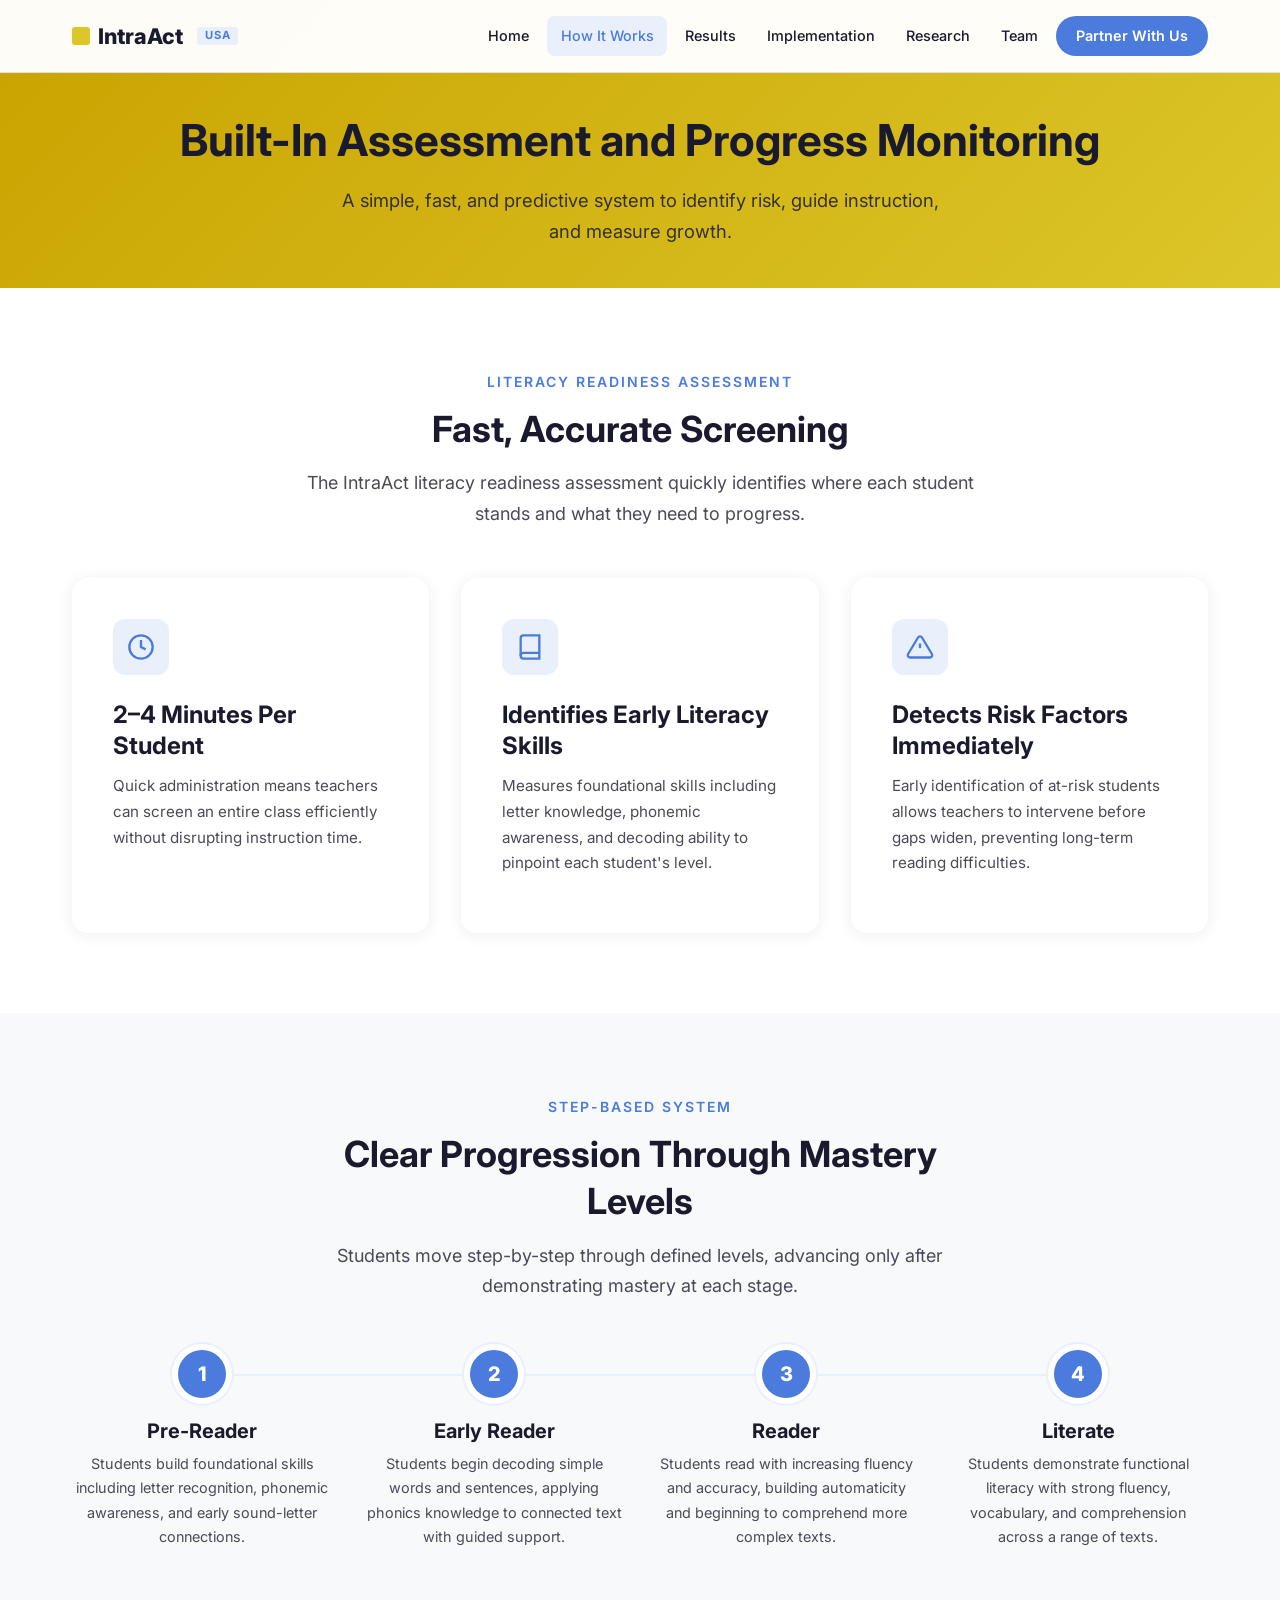
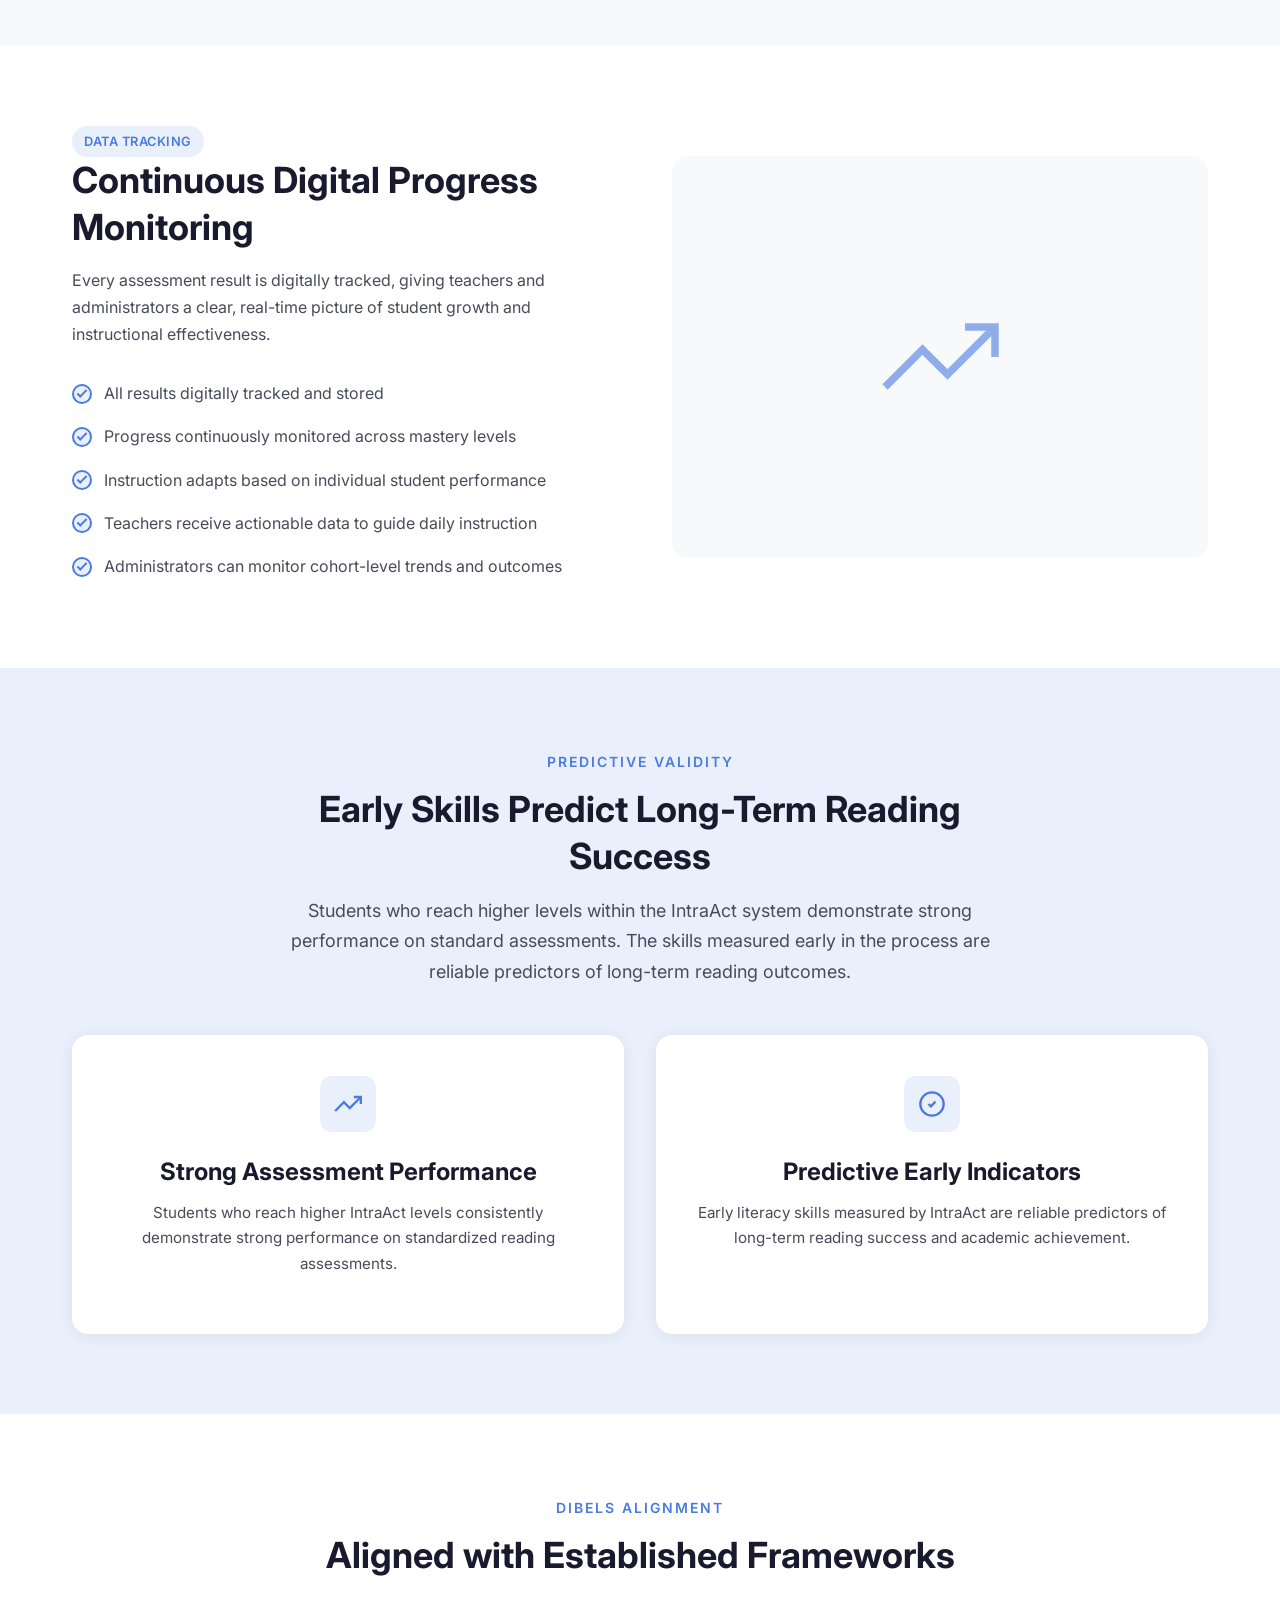
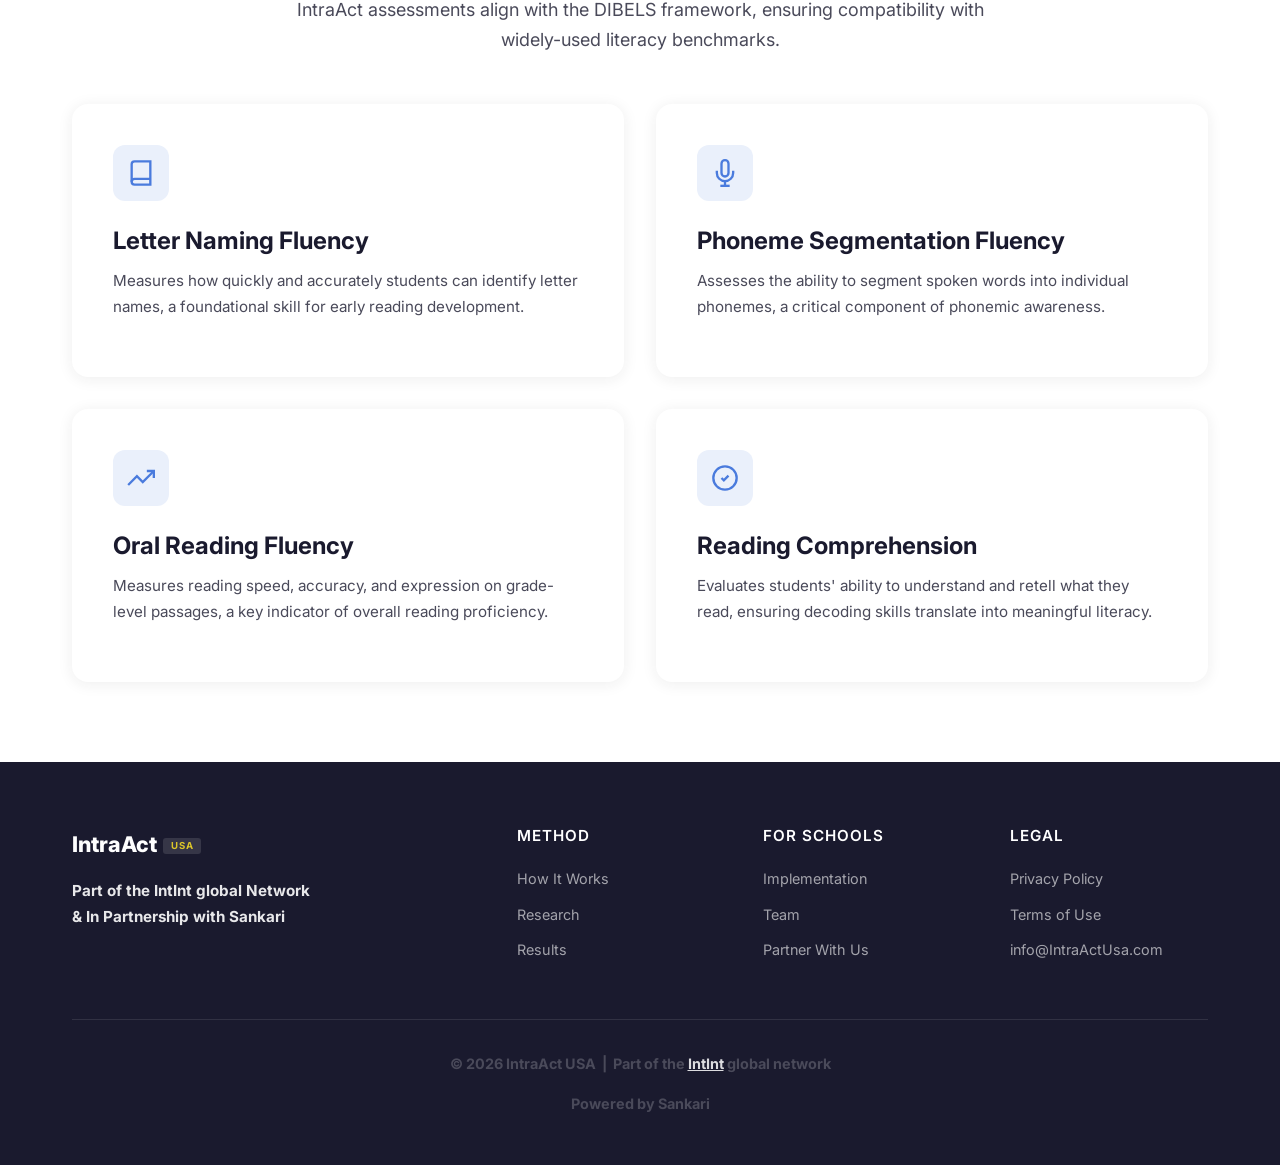
==== assessment.html @ 9f4a8187 "Revert body font to Inter (keep new color palette) Co-Authored-By: Claude Opus 4.7 (1M context) <nor" ====
<!DOCTYPE html>
<html lang="en">
<head>
  <meta charset="UTF-8">
  <meta name="viewport" content="width=device-width, initial-scale=1.0">
  <title>Assessment & Data — IntraAct</title>
  <meta name="description" content="A simple, fast, and predictive system to identify risk, guide instruction, and measure growth.">
  <link rel="icon" type="image/svg+xml" href="favicon.svg">
  <link rel="preconnect" href="https://fonts.googleapis.com">
  <link rel="preconnect" href="https://fonts.gstatic.com" crossorigin>
  <link href="https://fonts.googleapis.com/css2?family=Inter:wght@400;500;600;700;800&display=swap" rel="stylesheet">
  <link rel="stylesheet" href="css/style.css?v=21">
</head>
<body>

  <!-- Navigation -->
  <nav class="nav">
    <div class="nav__inner">
      <a href="index.html" class="nav__logo">IntraAct<span class="nav__logo-usa">USA</span></a>
      <ul class="nav__links" id="navLinks">
        <li><a href="index.html">Home</a></li>
        <li><a href="method.html" class="active">How It Works</a></li>
        <li><a href="results.html">Results</a></li>
        <li><a href="implementation.html">Implementation</a></li>
        <li><a href="research.html">Research</a></li>
        <li><a href="team.html">Team</a></li>
        <li><a href="contact.html" class="nav__cta">Partner With Us</a></li>
      </ul>
      <button class="nav__toggle" id="navToggle" aria-label="Toggle navigation">
        <span></span><span></span><span></span>
      </button>
    </div>
  </nav>

  <!-- Page Hero -->
  <section class="page-hero">
    <div class="container">
      <h1>Built-In Assessment and Progress Monitoring</h1>
      <p>A simple, fast, and predictive system to identify risk, guide instruction, and measure growth.</p>
    </div>
  </section>

  <!-- Literacy Readiness Assessment -->
  <section class="section">
    <div class="container">
      <div class="section-header animate">
        <span class="label">Literacy Readiness Assessment</span>
        <h2>Fast, Accurate Screening</h2>
        <p>The IntraAct literacy readiness assessment quickly identifies where each student stands and what they need to progress.</p>
      </div>
      <div class="grid grid--3">
        <div class="card animate delay-1">
          <div class="card__icon">
            <svg width="28" height="28" viewBox="0 0 24 24" fill="none" stroke="currentColor" stroke-width="2"><circle cx="12" cy="12" r="10"/><polyline points="12 6 12 12 16 14"/></svg>
          </div>
          <h3>2&ndash;4 Minutes Per Student</h3>
          <p>Quick administration means teachers can screen an entire class efficiently without disrupting instruction time.</p>
        </div>
        <div class="card animate delay-2">
          <div class="card__icon">
            <svg width="28" height="28" viewBox="0 0 24 24" fill="none" stroke="currentColor" stroke-width="2"><path d="M4 19.5A2.5 2.5 0 0 1 6.5 17H20"/><path d="M6.5 2H20v20H6.5A2.5 2.5 0 0 1 4 19.5v-15A2.5 2.5 0 0 1 6.5 2z"/></svg>
          </div>
          <h3>Identifies Early Literacy Skills</h3>
          <p>Measures foundational skills including letter knowledge, phonemic awareness, and decoding ability to pinpoint each student's level.</p>
        </div>
        <div class="card animate delay-3">
          <div class="card__icon">
            <svg width="28" height="28" viewBox="0 0 24 24" fill="none" stroke="currentColor" stroke-width="2"><path d="M10.29 3.86L1.82 18a2 2 0 0 0 1.71 3h16.94a2 2 0 0 0 1.71-3L13.71 3.86a2 2 0 0 0-3.42 0z"/><line x1="12" y1="9" x2="12" y2="13"/><line x1="12" y1="17" x2="12.01" y2="17"/></svg>
          </div>
          <h3>Detects Risk Factors Immediately</h3>
          <p>Early identification of at-risk students allows teachers to intervene before gaps widen, preventing long-term reading difficulties.</p>
        </div>
      </div>
    </div>
  </section>

  <!-- Step-Based System -->
  <section class="section section--alt">
    <div class="container">
      <div class="section-header animate">
        <span class="label">Step-Based System</span>
        <h2>Clear Progression Through Mastery Levels</h2>
        <p>Students move step-by-step through defined levels, advancing only after demonstrating mastery at each stage.</p>
      </div>
      <div class="steps">
        <div class="step animate delay-1">
          <div class="step__number">1</div>
          <h4>Pre-Reader</h4>
          <p>Students build foundational skills including letter recognition, phonemic awareness, and early sound-letter connections.</p>
        </div>
        <div class="step animate delay-2">
          <div class="step__number">2</div>
          <h4>Early Reader</h4>
          <p>Students begin decoding simple words and sentences, applying phonics knowledge to connected text with guided support.</p>
        </div>
        <div class="step animate delay-3">
          <div class="step__number">3</div>
          <h4>Reader</h4>
          <p>Students read with increasing fluency and accuracy, building automaticity and beginning to comprehend more complex texts.</p>
        </div>
        <div class="step animate delay-4">
          <div class="step__number">4</div>
          <h4>Literate</h4>
          <p>Students demonstrate functional literacy with strong fluency, vocabulary, and comprehension across a range of texts.</p>
        </div>
      </div>
    </div>
  </section>

  <!-- Data Tracking -->
  <section class="section">
    <div class="container">
      <div class="feature animate">
        <div class="feature__content">
          <span class="badge">Data Tracking</span>
          <h2>Continuous Digital Progress Monitoring</h2>
          <p>Every assessment result is digitally tracked, giving teachers and administrators a clear, real-time picture of student growth and instructional effectiveness.</p>
          <ul class="check-list">
            <li>All results digitally tracked and stored</li>
            <li>Progress continuously monitored across mastery levels</li>
            <li>Instruction adapts based on individual student performance</li>
            <li>Teachers receive actionable data to guide daily instruction</li>
            <li>Administrators can monitor cohort-level trends and outcomes</li>
          </ul>
        </div>
        <div class="feature__image">
          <div style="background: var(--bg-alt); border-radius: var(--radius-lg); padding: 3rem; display: flex; align-items: center; justify-content: center; height: 100%;">
            <svg width="120" height="120" viewBox="0 0 24 24" fill="none" stroke="var(--accent)" stroke-width="1.5" opacity="0.6"><polyline points="23 6 13.5 15.5 8.5 10.5 1 18"/><polyline points="17 6 23 6 23 12"/></svg>
          </div>
        </div>
      </div>
    </div>
  </section>

  <!-- Predictive Validity -->
  <section class="section section--blue">
    <div class="container">
      <div class="section-header animate">
        <span class="label">Predictive Validity</span>
        <h2>Early Skills Predict Long-Term Reading Success</h2>
        <p>Students who reach higher levels within the IntraAct system demonstrate strong performance on standard assessments. The skills measured early in the process are reliable predictors of long-term reading outcomes.</p>
      </div>
      <div class="grid grid--2">
        <div class="card animate delay-1" style="text-align: center;">
          <div class="card__icon" style="margin: 0 auto 1.5rem;">
            <svg width="28" height="28" viewBox="0 0 24 24" fill="none" stroke="currentColor" stroke-width="2"><polyline points="23 6 13.5 15.5 8.5 10.5 1 18"/><polyline points="17 6 23 6 23 12"/></svg>
          </div>
          <h3>Strong Assessment Performance</h3>
          <p>Students who reach higher IntraAct levels consistently demonstrate strong performance on standardized reading assessments.</p>
        </div>
        <div class="card animate delay-2" style="text-align: center;">
          <div class="card__icon" style="margin: 0 auto 1.5rem;">
            <svg width="28" height="28" viewBox="0 0 24 24" fill="none" stroke="currentColor" stroke-width="2"><circle cx="12" cy="12" r="10"/><path d="m9 12 2 2 4-4"/></svg>
          </div>
          <h3>Predictive Early Indicators</h3>
          <p>Early literacy skills measured by IntraAct are reliable predictors of long-term reading success and academic achievement.</p>
        </div>
      </div>
    </div>
  </section>

  <!-- DIBELS Alignment -->
  <section class="section">
    <div class="container">
      <div class="section-header animate">
        <span class="label">DIBELS Alignment</span>
        <h2>Aligned with Established Frameworks</h2>
        <p>IntraAct assessments align with the DIBELS framework, ensuring compatibility with widely-used literacy benchmarks.</p>
      </div>
      <div class="grid grid--2">
        <div class="card animate delay-1">
          <div class="card__icon">
            <svg width="28" height="28" viewBox="0 0 24 24" fill="none" stroke="currentColor" stroke-width="2"><path d="M4 19.5A2.5 2.5 0 0 1 6.5 17H20"/><path d="M6.5 2H20v20H6.5A2.5 2.5 0 0 1 4 19.5v-15A2.5 2.5 0 0 1 6.5 2z"/></svg>
          </div>
          <h3>Letter Naming Fluency</h3>
          <p>Measures how quickly and accurately students can identify letter names, a foundational skill for early reading development.</p>
        </div>
        <div class="card animate delay-2">
          <div class="card__icon">
            <svg width="28" height="28" viewBox="0 0 24 24" fill="none" stroke="currentColor" stroke-width="2"><path d="M12 1a3 3 0 0 0-3 3v8a3 3 0 0 0 6 0V4a3 3 0 0 0-3-3z"/><path d="M19 10v2a7 7 0 0 1-14 0v-2"/><line x1="12" y1="19" x2="12" y2="23"/><line x1="8" y1="23" x2="16" y2="23"/></svg>
          </div>
          <h3>Phoneme Segmentation Fluency</h3>
          <p>Assesses the ability to segment spoken words into individual phonemes, a critical component of phonemic awareness.</p>
        </div>
        <div class="card animate delay-3">
          <div class="card__icon">
            <svg width="28" height="28" viewBox="0 0 24 24" fill="none" stroke="currentColor" stroke-width="2"><polyline points="23 6 13.5 15.5 8.5 10.5 1 18"/><polyline points="17 6 23 6 23 12"/></svg>
          </div>
          <h3>Oral Reading Fluency</h3>
          <p>Measures reading speed, accuracy, and expression on grade-level passages, a key indicator of overall reading proficiency.</p>
        </div>
        <div class="card animate delay-4">
          <div class="card__icon">
            <svg width="28" height="28" viewBox="0 0 24 24" fill="none" stroke="currentColor" stroke-width="2"><circle cx="12" cy="12" r="10"/><path d="m9 12 2 2 4-4"/></svg>
          </div>
          <h3>Reading Comprehension</h3>
          <p>Evaluates students' ability to understand and retell what they read, ensuring decoding skills translate into meaningful literacy.</p>
        </div>
      </div>
    </div>
  </section>

  <!-- Footer -->
  <footer class="footer">
    <div class="container">
      <div class="footer__grid">
        <div>
          <div class="footer__brand">IntraAct<span class="nav__logo-usa" style="font-size:0.6rem;">USA</span></div>
          <p class="footer__desc"><span>Part of the IntInt global Network</span><span>&amp; In Partnership with Sankari</span></p>
        </div>
        <div>
          <h4>Method</h4>
          <ul>
            <li><a href="method.html">How It Works</a></li>
            <li><a href="research.html">Research</a></li>
            <li><a href="results.html">Results</a></li>
          </ul>
        </div>
        <div>
          <h4>For Schools</h4>
          <ul>
            <li><a href="implementation.html">Implementation</a></li>
            <li><a href="team.html">Team</a></li>
            <li><a href="contact.html">Partner With Us</a></li>
          </ul>
        </div>
        <div>
          <h4>Legal</h4>
          <ul>
            <li><a href="privacy.html">Privacy Policy</a></li>
            <li><a href="terms.html">Terms of Use</a></li>
            <li><a href="mailto:info@IntraActUsa.com">info@IntraActUsa.com</a></li>
          </ul>
        </div>
      </div>
      <div class="footer__bottom">
        <p>&copy; 2026 IntraAct USA &nbsp;|&nbsp; Part of the <a href="https://www.intint.org">IntInt</a> global network</p>
        <p style="margin-top:0.5rem;">Powered by Sankari</p>
      </div>
    </div>
  </footer>

  <script>
    document.getElementById('navToggle').addEventListener('click', function() {
      document.getElementById('navLinks').classList.toggle('active');
    });
    const observer = new IntersectionObserver((entries) => {
      entries.forEach(entry => { if (entry.isIntersecting) entry.target.classList.add('visible'); });
    }, { threshold: 0.1, rootMargin: '0px 0px -50px 0px' });
    document.querySelectorAll('.animate').forEach(el => observer.observe(el));
  </script>
</body>
</html>
---- css/style.css ----
/* === RESET & BASE === */
*, *::before, *::after {
  margin: 0;
  padding: 0;
  box-sizing: border-box;
}

:root {
  --primary: #DCC629;
  --primary-light: #E5D147;
  --primary-dark: #1A1A2E;
  --accent: #4A7BDD;
  --accent-light: #EAF0FB;
  --accent-warm: #DC4515;
  --text: #1A1A2E;
  --text-light: #4A4A5A;
  --bg: #FFFFFF;
  --bg-light: #F8F9FA;
  --bg-blue: #EAF0FB;
  --border: #DEE2E6;
  --success: #27AE60;
  --white: #FFFFFF;
  --shadow: 0 2px 15px rgba(43,41,38,0.08);
  --shadow-lg: 0 10px 40px rgba(43,41,38,0.12);
  --radius: 8px;
  --radius-lg: 16px;
  --transition: all 0.3s ease;
  --max-width: 1200px;
}

html {
  scroll-behavior: smooth;
  font-size: 16px;
}

body {
  font-family: 'Inter', -apple-system, BlinkMacSystemFont, 'Segoe UI', Roboto, sans-serif;
  color: var(--text);
  background: var(--bg);
  line-height: 1.7;
  -webkit-font-smoothing: antialiased;
}

a {
  color: var(--accent);
  text-decoration: none;
  transition: var(--transition);
}

a:hover {
  color: #2E5A85;
}

img {
  max-width: 100%;
  height: auto;
  display: block;
}

h1, h2, h3, h4, h5 {
  color: var(--primary-dark);
  line-height: 1.3;
  font-weight: 700;
}

h1 { font-size: 3rem; }
h2 { font-size: 2.25rem; }
h3 { font-size: 1.5rem; }
h4 { font-size: 1.25rem; }

p {
  margin-bottom: 1rem;
  color: var(--text-light);
}

/* === LAYOUT === */
.container {
  max-width: var(--max-width);
  margin: 0 auto;
  padding: 0 2rem;
}

.section {
  padding: 5rem 0;
}

.section--alt {
  background: var(--bg-light);
}

.section--blue {
  background: var(--bg-blue);
}

.section--dark {
  background: var(--primary-dark);
  color: var(--white);
}

.section--dark h2,
.section--dark h3,
.section--dark h4 {
  color: var(--white);
}

.section--dark p {
  color: rgba(255,255,255,0.85);
}

.section-header {
  text-align: center;
  max-width: 700px;
  margin: 0 auto 3rem;
}

.section-header .label {
  display: inline-block;
  color: var(--accent);
  font-weight: 600;
  font-size: 0.875rem;
  text-transform: uppercase;
  letter-spacing: 2px;
  margin-bottom: 0.75rem;
}

.section-header h2 {
  margin-bottom: 1rem;
}

.section-header p {
  font-size: 1.125rem;
}

/* === NAVIGATION === */
.nav {
  position: fixed;
  top: 0;
  left: 0;
  right: 0;
  z-index: 1000;
  background: rgba(255,255,255,0.97);
  backdrop-filter: blur(10px);
  border-bottom: 1px solid var(--border);
  transition: var(--transition);
}

.nav__inner {
  display: flex;
  align-items: center;
  justify-content: space-between;
  max-width: var(--max-width);
  margin: 0 auto;
  padding: 0 2rem;
  height: 72px;
}

.nav__logo {
  display: flex;
  align-items: center;
  gap: 0.5rem;
  font-size: 1.35rem;
  font-weight: 800;
  color: var(--primary-dark);
  text-decoration: none;
}

.nav__logo::before {
  content: '';
  display: inline-block;
  width: 18px;
  height: 18px;
  background: var(--primary);
  border-radius: 3px;
  flex-shrink: 0;
}

.nav__logo-usa {
  display: inline-flex;
  align-items: center;
  font-size: 0.7rem;
  font-weight: 700;
  color: var(--accent);
  letter-spacing: 1px;
  margin-left: 0.4rem;
  padding: 0.2rem 0.45rem;
  background: var(--accent-light);
  border-radius: 3px;
  line-height: 1;
  vertical-align: middle;
}

.footer__brand .nav__logo-usa {
  color: var(--primary);
  background: rgba(255,255,255,0.12);
}

.nav__links {
  display: flex;
  align-items: center;
  gap: 0.25rem;
  list-style: none;
}

.nav__links a {
  display: block;
  padding: 0.5rem 0.85rem;
  color: var(--text);
  font-size: 0.9rem;
  font-weight: 500;
  border-radius: var(--radius);
  transition: var(--transition);
}

.nav__links a:hover,
.nav__links a.active {
  color: var(--accent);
  background: var(--accent-light);
}

.nav__cta {
  background: var(--accent) !important;
  color: var(--white) !important;
  padding: 0.5rem 1.25rem !important;
  border-radius: 50px !important;
  font-weight: 600 !important;
}

.nav__cta:hover {
  background: var(--primary-light) !important;
}

.nav__toggle {
  display: none;
  background: none;
  border: none;
  cursor: pointer;
  padding: 0.5rem;
}

.nav__toggle span {
  display: block;
  width: 24px;
  height: 2px;
  background: var(--text);
  margin: 6px 0;
  transition: var(--transition);
}

/* === HERO === */
.hero {
  padding: 8rem 0 3.5rem;
  background: linear-gradient(135deg, #C9A300 0%, var(--primary) 50%, var(--primary-light) 100%);
  color: var(--white);
  position: relative;
  overflow: hidden;
}

.hero::before {
  content: '';
  position: absolute;
  top: -50%;
  right: -20%;
  width: 80%;
  height: 200%;
  background: radial-gradient(ellipse, rgba(255,220,100,0.2) 0%, transparent 70%);
  pointer-events: none;
}

.hero::after {
  display: none;
}

.hero .container {
  position: relative;
  z-index: 1;
}

.hero__content {
  max-width: 680px;
}

.hero__wordmark {
  font-size: 3.5rem;
  font-weight: 800;
  letter-spacing: -1px;
  color: var(--primary-dark);
  line-height: 1;
  margin-bottom: 1.25rem;
  display: inline-flex;
  align-items: center;
  gap: 0.6rem;
}

.hero__wordmark-usa {
  font-size: 1.1rem;
  font-weight: 700;
  letter-spacing: 2px;
  color: var(--accent);
  background: rgba(255,255,255,0.85);
  padding: 0.35rem 0.65rem;
  border-radius: 4px;
  line-height: 1;
  align-self: center;
}

.hero__label {
  display: inline-flex;
  align-items: center;
  gap: 0.5rem;
  background: rgba(0,0,0,0.08);
  border: 1px solid rgba(0,0,0,0.12);
  padding: 0.4rem 1rem;
  border-radius: 50px;
  font-size: 0.85rem;
  font-weight: 500;
  margin-bottom: 1.5rem;
  color: var(--primary-dark);
}

.hero h1 {
  color: var(--primary-dark);
  font-size: 3.25rem;
  line-height: 1.2;
  margin-bottom: 1.25rem;
}

.hero p {
  color: var(--primary-dark);
  font-size: 1.2rem;
  line-height: 1.7;
  margin-bottom: 2rem;
  max-width: 560px;
  opacity: 0.85;
}

.hero__actions {
  display: flex;
  gap: 1rem;
  flex-wrap: wrap;
}

.hero__stats {
  display: flex;
  gap: 3rem;
  margin-top: 4rem;
  padding-top: 2.5rem;
  border-top: 1px solid rgba(0,0,0,0.1);
}

.hero__stat h3 {
  color: var(--primary-dark);
  font-size: 2.25rem;
  font-weight: 800;
}

.hero__stat p {
  font-size: 0.9rem;
  color: var(--primary-dark);
  opacity: 0.7;
  margin: 0;
}

/* === PAGE HERO (for inner pages) === */
.page-hero {
  padding: 7rem 0 2.5rem;
  background: linear-gradient(135deg, #C9A300 0%, var(--primary) 100%);
  color: var(--white);
  text-align: center;
}

.page-hero h1 {
  color: var(--primary-dark);
  font-size: 2.75rem;
  margin-bottom: 1rem;
}

.page-hero p {
  color: var(--primary-dark);
  opacity: 0.85;
  font-size: 1.15rem;
  max-width: 600px;
  margin: 0 auto;
}

/* === BUTTONS === */
.btn {
  display: inline-flex;
  align-items: center;
  gap: 0.5rem;
  padding: 0.85rem 1.75rem;
  font-size: 0.95rem;
  font-weight: 600;
  border-radius: 50px;
  border: none;
  cursor: pointer;
  transition: var(--transition);
  text-decoration: none;
  line-height: 1;
}

.btn--primary {
  background: var(--accent);
  color: var(--white);
}

.btn--primary:hover {
  background: #2E5A85;
  color: var(--white);
  transform: translateY(-2px);
  box-shadow: 0 4px 20px rgba(61,111,160,0.4);
}

.btn--secondary {
  background: rgba(0,0,0,0.08);
  color: var(--primary-dark);
  border: 1px solid rgba(0,0,0,0.15);
}

.btn--secondary:hover {
  background: rgba(0,0,0,0.15);
  color: var(--primary-dark);
}

.btn--outline {
  background: transparent;
  color: var(--accent);
  border: 2px solid var(--accent);
}

.btn--outline:hover {
  background: var(--accent);
  color: var(--white);
  transform: translateY(-2px);
}

.btn--white {
  background: var(--white);
  color: var(--primary);
}

.btn--white:hover {
  background: var(--accent-light);
  transform: translateY(-2px);
}

.btn--lg {
  padding: 1rem 2.25rem;
  font-size: 1.05rem;
}

/* === CARDS === */
.grid {
  display: grid;
  gap: 2rem;
}

.grid--2 { grid-template-columns: repeat(2, 1fr); }
.grid--3 { grid-template-columns: repeat(3, 1fr); }
.grid--4 { grid-template-columns: repeat(4, 1fr); }

.card {
  background: var(--white);
  border-radius: var(--radius-lg);
  padding: 2.5rem;
  box-shadow: var(--shadow);
  transition: var(--transition);
  border: 1px solid transparent;
}

.card:hover {
  transform: translateY(-4px);
  box-shadow: var(--shadow-lg);
  border-color: var(--accent-light);
}

.card__icon {
  width: 56px;
  height: 56px;
  background: var(--accent-light);
  border-radius: 12px;
  display: flex;
  align-items: center;
  justify-content: center;
  margin-bottom: 1.5rem;
  font-size: 1.5rem;
  color: var(--accent);
}

.card__number {
  width: 48px;
  height: 48px;
  background: var(--accent);
  color: var(--white);
  border-radius: 50%;
  display: flex;
  align-items: center;
  justify-content: center;
  font-weight: 800;
  font-size: 1.25rem;
  margin-bottom: 1.25rem;
}

.card h3 {
  margin-bottom: 0.75rem;
}

.card p {
  font-size: 0.95rem;
}

/* === FEATURE SECTIONS === */
.feature {
  display: grid;
  grid-template-columns: 1fr 1fr;
  gap: 4rem;
  align-items: center;
}

.feature--reverse {
  direction: rtl;
}

.feature--reverse > * {
  direction: ltr;
}

.feature__content h2 {
  margin-bottom: 1rem;
}

.feature__content p {
  margin-bottom: 1.5rem;
}

.feature__image {
  border-radius: var(--radius-lg);
  overflow: hidden;
  background: var(--bg-light);
  aspect-ratio: 4/3;
  display: flex;
  align-items: center;
  justify-content: center;
}

.feature__image-placeholder {
  width: 100%;
  height: 100%;
  background: linear-gradient(135deg, var(--accent-light) 0%, var(--bg-light) 100%);
  display: flex;
  align-items: center;
  justify-content: center;
  font-size: 3rem;
  color: var(--accent);
  border-radius: var(--radius-lg);
}

/* === STATS BAR === */
.stats-bar {
  display: grid;
  grid-template-columns: repeat(auto-fit, minmax(200px, 1fr));
  gap: 2rem;
  text-align: center;
}

.stats-bar__item h3 {
  font-size: 2.5rem;
  color: var(--accent);
  margin-bottom: 0.5rem;
  white-space: nowrap;
}

.stats-bar__item p {
  font-size: 0.9rem;
  font-weight: 500;
}

/* === TESTIMONIAL === */
.testimonial {
  background: var(--white);
  border-radius: var(--radius-lg);
  padding: 3rem;
  box-shadow: var(--shadow);
  position: relative;
}

.testimonial::before {
  content: '\201C';
  font-size: 5rem;
  color: var(--accent-light);
  position: absolute;
  top: 1rem;
  left: 2rem;
  line-height: 1;
  font-family: Georgia, serif;
}

.testimonial__text {
  font-size: 1.15rem;
  font-style: italic;
  color: var(--text);
  margin-bottom: 1.5rem;
  position: relative;
  z-index: 1;
}

.testimonial__author {
  font-weight: 600;
  color: var(--primary-dark);
}

.testimonial__role {
  font-size: 0.875rem;
  color: var(--text-light);
}

/* === STEPS / TIMELINE === */
.steps {
  display: grid;
  grid-template-columns: repeat(4, 1fr);
  gap: 2rem;
  position: relative;
}

.steps::before {
  content: '';
  position: absolute;
  top: 24px;
  left: 10%;
  right: 10%;
  height: 2px;
  background: var(--accent-light);
  z-index: 0;
}

.step {
  text-align: center;
  position: relative;
  z-index: 1;
}

.step__number {
  width: 48px;
  height: 48px;
  background: var(--accent);
  color: var(--white);
  border-radius: 50%;
  display: flex;
  align-items: center;
  justify-content: center;
  font-weight: 800;
  font-size: 1.25rem;
  margin: 0 auto 1.25rem;
  box-shadow: 0 0 0 6px var(--white), 0 0 0 8px var(--accent-light);
}

.step h4 {
  margin-bottom: 0.5rem;
}

.step p {
  font-size: 0.9rem;
}

/* === LIST ITEMS === */
.check-list {
  list-style: none;
  padding: 0;
}

.check-list li {
  padding: 0.5rem 0 0.5rem 2rem;
  position: relative;
  color: var(--text-light);
}

.check-list li::before {
  content: '';
  position: absolute;
  left: 0;
  top: 50%;
  transform: translateY(-50%);
  width: 20px;
  height: 20px;
  background: var(--accent-light);
  border-radius: 50%;
  border: 2px solid var(--accent);
  box-sizing: border-box;
}

.check-list li::after {
  content: '';
  position: absolute;
  left: 5px;
  top: 50%;
  width: 10px;
  height: 5px;
  border-left: 2px solid var(--accent);
  border-bottom: 2px solid var(--accent);
  transform: translateY(-80%) rotate(-45deg);
}

/* === TEAM === */
.team-card {
  text-align: center;
  background: var(--white);
  border-radius: var(--radius-lg);
  padding: 2.5rem 2rem;
  box-shadow: var(--shadow);
  transition: var(--transition);
}

.team-card:hover {
  transform: translateY(-4px);
  box-shadow: var(--shadow-lg);
}

.team-card__avatar {
  width: 100px;
  height: 100px;
  border-radius: 50%;
  background: linear-gradient(135deg, var(--accent-light), var(--bg-light));
  margin: 0 auto 1.25rem;
  display: flex;
  align-items: center;
  justify-content: center;
  font-size: 2.5rem;
  color: var(--accent);
  font-weight: 700;
  border: 3px solid var(--accent-light);
}

.team-card__photo {
  width: 140px;
  height: 140px;
  min-width: 140px;
  min-height: 140px;
  border-radius: 50%;
  object-fit: cover;
  object-position: center top;
  margin: 0 auto 1.25rem;
  border: 3px solid var(--accent-light);
  display: block;
}

.team-card h3 {
  margin-bottom: 0.25rem;
  font-size: 1.2rem;
}

.team-card .role {
  color: var(--accent);
  font-weight: 500;
  font-size: 0.9rem;
  margin-bottom: 0.75rem;
}

.team-card p {
  font-size: 0.9rem;
}

/* === CTA SECTION === */
.cta {
  text-align: center;
  padding: 5rem 0;
  background: linear-gradient(135deg, #C9A300, var(--primary));
  color: var(--white);
}

.cta h2 {
  color: var(--primary-dark);
  margin-bottom: 1rem;
}

.cta p {
  color: var(--primary-dark);
  opacity: 0.85;
  font-size: 1.15rem;
  max-width: 560px;
  margin: 0 auto 2rem;
}

.cta__actions {
  display: flex;
  gap: 1rem;
  justify-content: center;
  flex-wrap: wrap;
}

/* === FOOTER === */
.footer {
  background: var(--primary-dark);
  color: rgba(255,255,255,0.7);
  padding: 4rem 0 2rem;
}

.footer__grid {
  display: grid;
  grid-template-columns: 2fr 1fr 1fr 1fr;
  gap: 3rem;
  margin-bottom: 3rem;
}

.footer__brand {
  font-size: 1.35rem;
  font-weight: 800;
  color: var(--white);
  margin-bottom: 1rem;
}

.footer__brand span {
  color: var(--primary-light);
}

.footer__desc {
  font-size: 0.95rem;
  line-height: 1.7;
  color: rgba(255,255,255,0.9);
  font-weight: 700;
  margin: 0;
}

.footer__desc span {
  display: block;
}

.footer h4 {
  color: var(--white);
  font-size: 0.95rem;
  font-weight: 600;
  margin-bottom: 1.25rem;
  text-transform: uppercase;
  letter-spacing: 1px;
}

.footer ul {
  list-style: none;
  padding: 0;
}

.footer ul li {
  margin-bottom: 0.5rem;
}

.footer ul a {
  color: rgba(255,255,255,0.6);
  font-size: 0.9rem;
  transition: var(--transition);
}

.footer ul a:hover {
  color: var(--white);
}

.footer__bottom {
  border-top: 1px solid rgba(255,255,255,0.1);
  padding-top: 2rem;
  text-align: center;
  font-size: 0.9rem;
  font-weight: 700;
  color: rgba(255,255,255,0.85);
}

.footer__bottom a {
  color: rgba(255,255,255,0.85);
  text-decoration: underline;
}

/* === HERO BACKGROUND WORLD MAP (seamless scroll, like intint.org) === */
.hero__map {
  position: absolute;
  inset: 0;
  overflow: hidden;
  z-index: 0;
  pointer-events: none;
}

.hero__map-track {
  position: absolute;
  top: 0;
  left: 0;
  height: 100%;
  display: flex;
  animation: heroMapScroll 90s linear infinite;
  will-change: transform;
}

.hero__map-img {
  height: 100%;
  width: auto;
  max-width: none;
  flex-shrink: 0;
  opacity: 0.55;
  filter: blur(2px);
  display: block;
}

/* Translate by exactly one image width so the second copy lines up seamlessly with the first, then loop */
@keyframes heroMapScroll {
  from { transform: translate3d(0, 0, 0); }
  to   { transform: translate3d(-50%, 0, 0); }
}

/* Keep hero content above the map */
.hero .container { position: relative; z-index: 1; }

/* Keep IntraAct USA + Evidence-Based Literacy System pill vertically aligned on one line */
.hero__top-row {
  display: flex;
  align-items: center;
  gap: 1.25rem;
  flex-wrap: wrap;
  margin-bottom: 1.5rem;
}

.hero__top-row .hero__wordmark,
.hero__top-row .hero__label {
  margin-bottom: 0;
}

/* === FORM === */
.form {
  display: grid;
  gap: 1.25rem;
}

.form__group {
  display: flex;
  flex-direction: column;
  gap: 0.4rem;
}

.form__row {
  display: grid;
  grid-template-columns: 1fr 1fr;
  gap: 1.25rem;
}

.form label {
  font-weight: 500;
  font-size: 0.9rem;
  color: var(--text);
}

.form input,
.form select,
.form textarea {
  padding: 0.75rem 1rem;
  border: 1px solid var(--border);
  border-radius: var(--radius);
  font-size: 0.95rem;
  font-family: inherit;
  transition: var(--transition);
  background: var(--white);
}

.form input:focus,
.form select:focus,
.form textarea:focus {
  outline: none;
  border-color: var(--accent);
  box-shadow: 0 0 0 3px rgba(46,134,193,0.15);
}

.form textarea {
  resize: vertical;
  min-height: 120px;
}

/* === CONTACT CARDS === */
.contact-card {
  background: var(--white);
  border-radius: var(--radius-lg);
  padding: 2rem;
  text-align: center;
  box-shadow: var(--shadow);
  transition: var(--transition);
}

.contact-card:hover {
  transform: translateY(-2px);
  box-shadow: var(--shadow-lg);
}

.contact-card__icon {
  width: 60px;
  height: 60px;
  background: var(--accent-light);
  border-radius: 50%;
  display: flex;
  align-items: center;
  justify-content: center;
  margin: 0 auto 1rem;
  font-size: 1.5rem;
  color: var(--accent);
}

.contact-card h4 {
  margin-bottom: 0.5rem;
}

/* === BADGE === */
.badge {
  display: inline-flex;
  align-items: center;
  gap: 0.35rem;
  padding: 0.3rem 0.75rem;
  background: var(--accent-light);
  color: var(--accent);
  font-size: 0.8rem;
  font-weight: 600;
  border-radius: 50px;
  text-transform: uppercase;
  letter-spacing: 0.5px;
}

/* === RESPONSIVE === */
@media (max-width: 1024px) {
  .grid--3 { grid-template-columns: repeat(2, 1fr); }
  .grid--4 { grid-template-columns: repeat(2, 1fr); }
  .stats-bar { grid-template-columns: repeat(2, 1fr); }
  .steps { grid-template-columns: repeat(2, 1fr); }
  .steps::before { display: none; }
  .footer__grid { grid-template-columns: 1fr 1fr; }
  .feature { gap: 2.5rem; }
}

@media (max-width: 768px) {
  html { font-size: 15px; }

  .nav__links {
    display: none;
    position: absolute;
    top: 72px;
    left: 0;
    right: 0;
    background: var(--white);
    flex-direction: column;
    padding: 1rem 2rem 2rem;
    border-bottom: 1px solid var(--border);
    box-shadow: var(--shadow);
  }

  .nav__links.active {
    display: flex;
  }

  .nav__toggle {
    display: block;
  }

  .hero {
    padding: 6.5rem 0 2.5rem;
  }

  .hero h1 {
    font-size: 2.25rem;
  }

  .hero__wordmark {
    font-size: 2.4rem;
    margin-bottom: 1rem;
  }

  .hero__wordmark-usa {
    font-size: 0.85rem;
    padding: 0.3rem 0.5rem;
  }

  .hero__stats {
    flex-direction: column;
    gap: 1.5rem;
  }

  .page-hero {
    padding: 6rem 0 2rem;
  }

  .page-hero h1 {
    font-size: 2rem;
  }

  h1 { font-size: 2.25rem; }
  h2 { font-size: 1.75rem; }

  .grid--2,
  .grid--3,
  .grid--4 {
    grid-template-columns: 1fr;
  }

  .feature {
    grid-template-columns: 1fr;
    gap: 2rem;
  }

  .feature--reverse {
    direction: ltr;
  }

  .stats-bar {
    grid-template-columns: 1fr;
    gap: 1.5rem;
  }

  .steps {
    grid-template-columns: 1fr;
    gap: 1.5rem;
  }

  .footer__grid {
    grid-template-columns: 1fr;
    gap: 2rem;
  }

  .form__row {
    grid-template-columns: 1fr;
  }

  .hero__actions {
    flex-direction: column;
    align-items: flex-start;
  }

  .cta__actions {
    flex-direction: column;
    align-items: center;
  }
}

/* === ANIMATIONS === */
@keyframes fadeInUp {
  from {
    opacity: 0;
    transform: translateY(30px);
  }
  to {
    opacity: 1;
    transform: translateY(0);
  }
}

.animate {
  opacity: 0;
  transform: translateY(30px);
  transition: opacity 0.6s ease, transform 0.6s ease;
}

.animate.visible {
  opacity: 1;
  transform: translateY(0);
}

/* Delay classes for staggered animations */
.delay-1 { transition-delay: 0.1s; }
.delay-2 { transition-delay: 0.2s; }
.delay-3 { transition-delay: 0.3s; }
.delay-4 { transition-delay: 0.4s; }
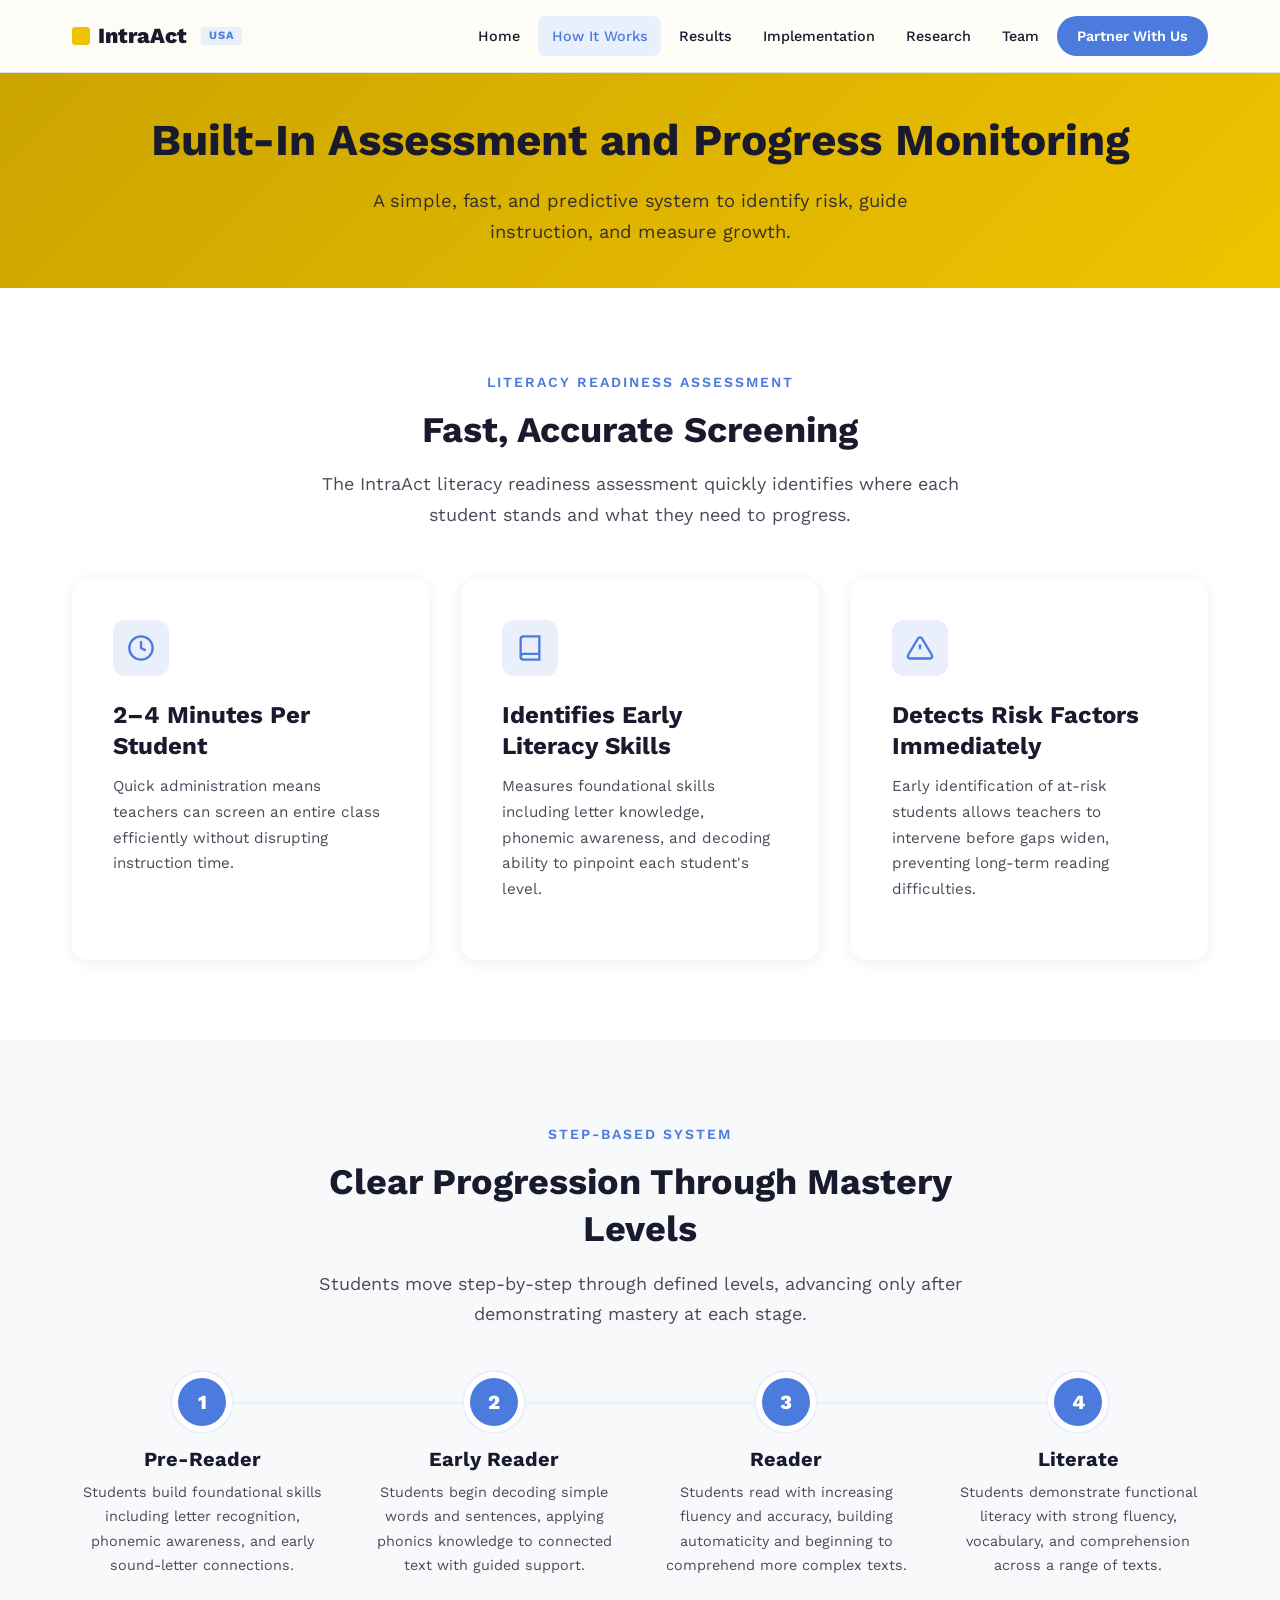
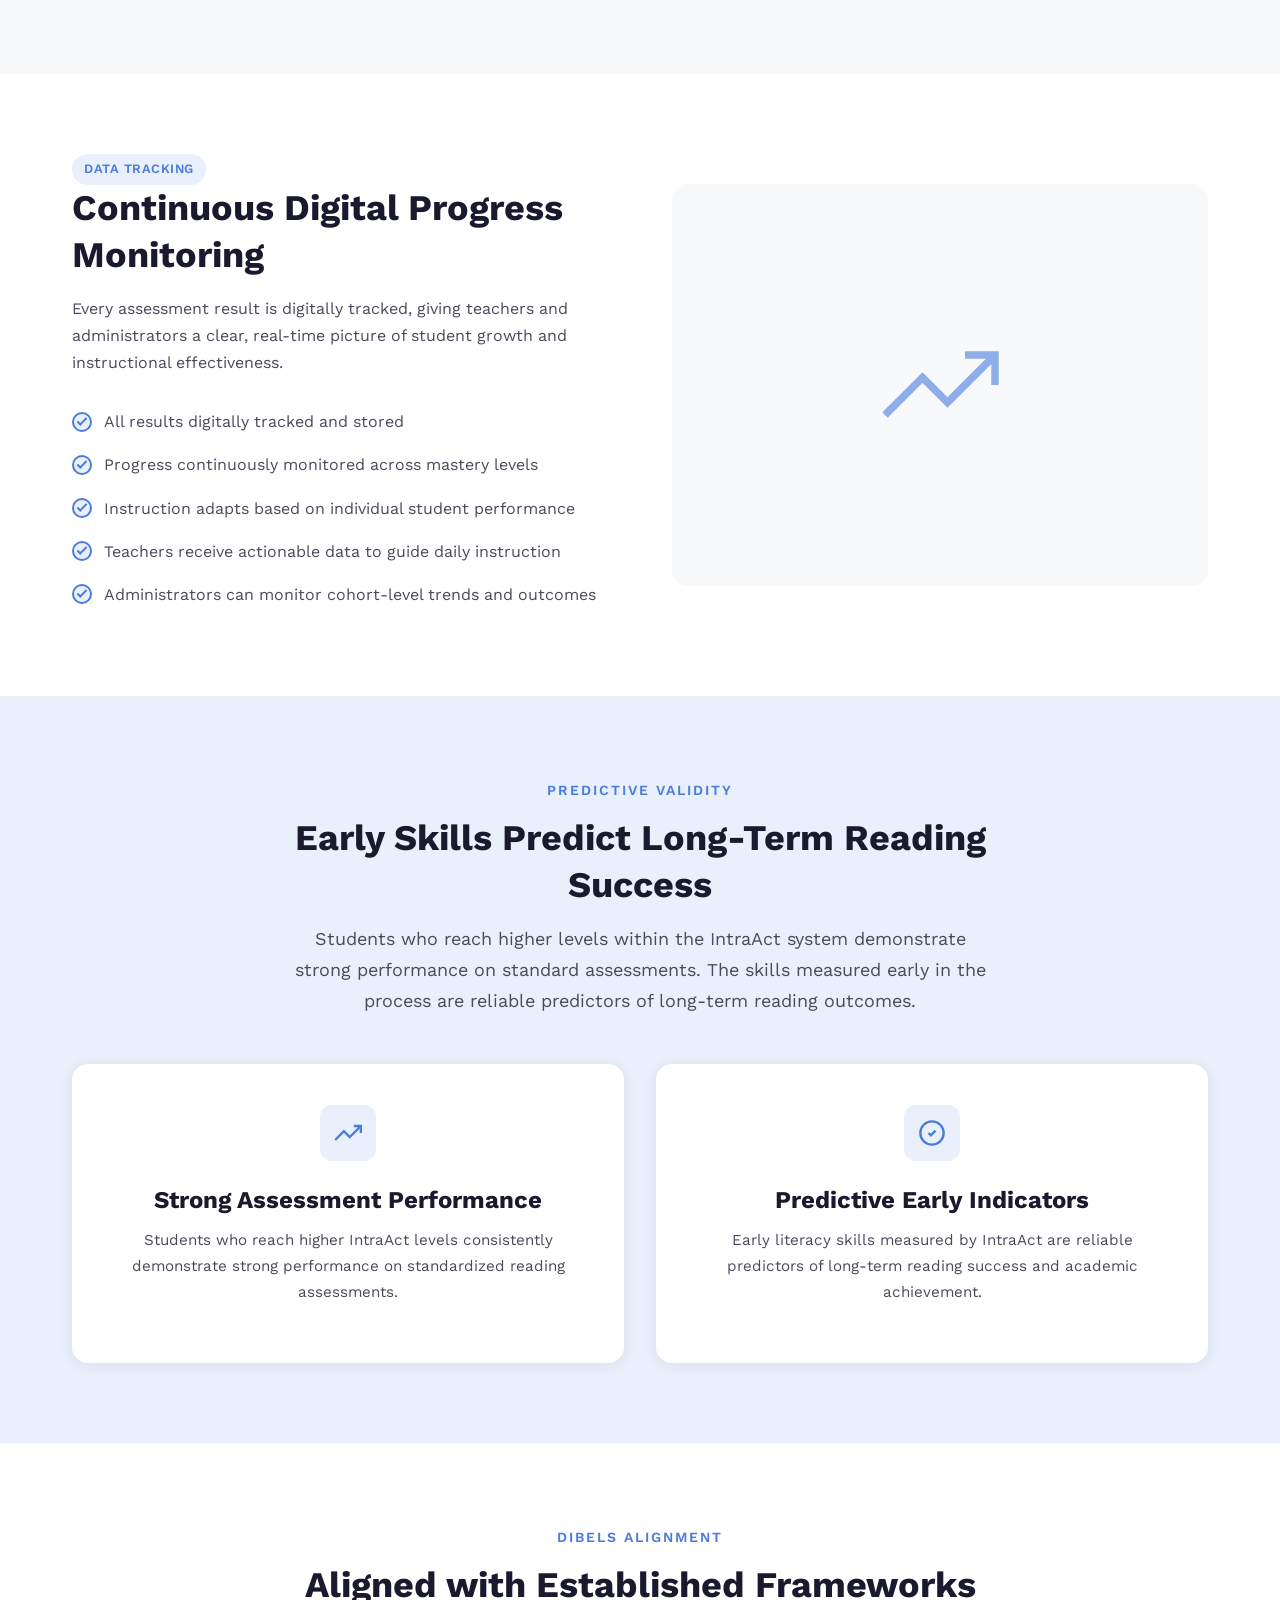
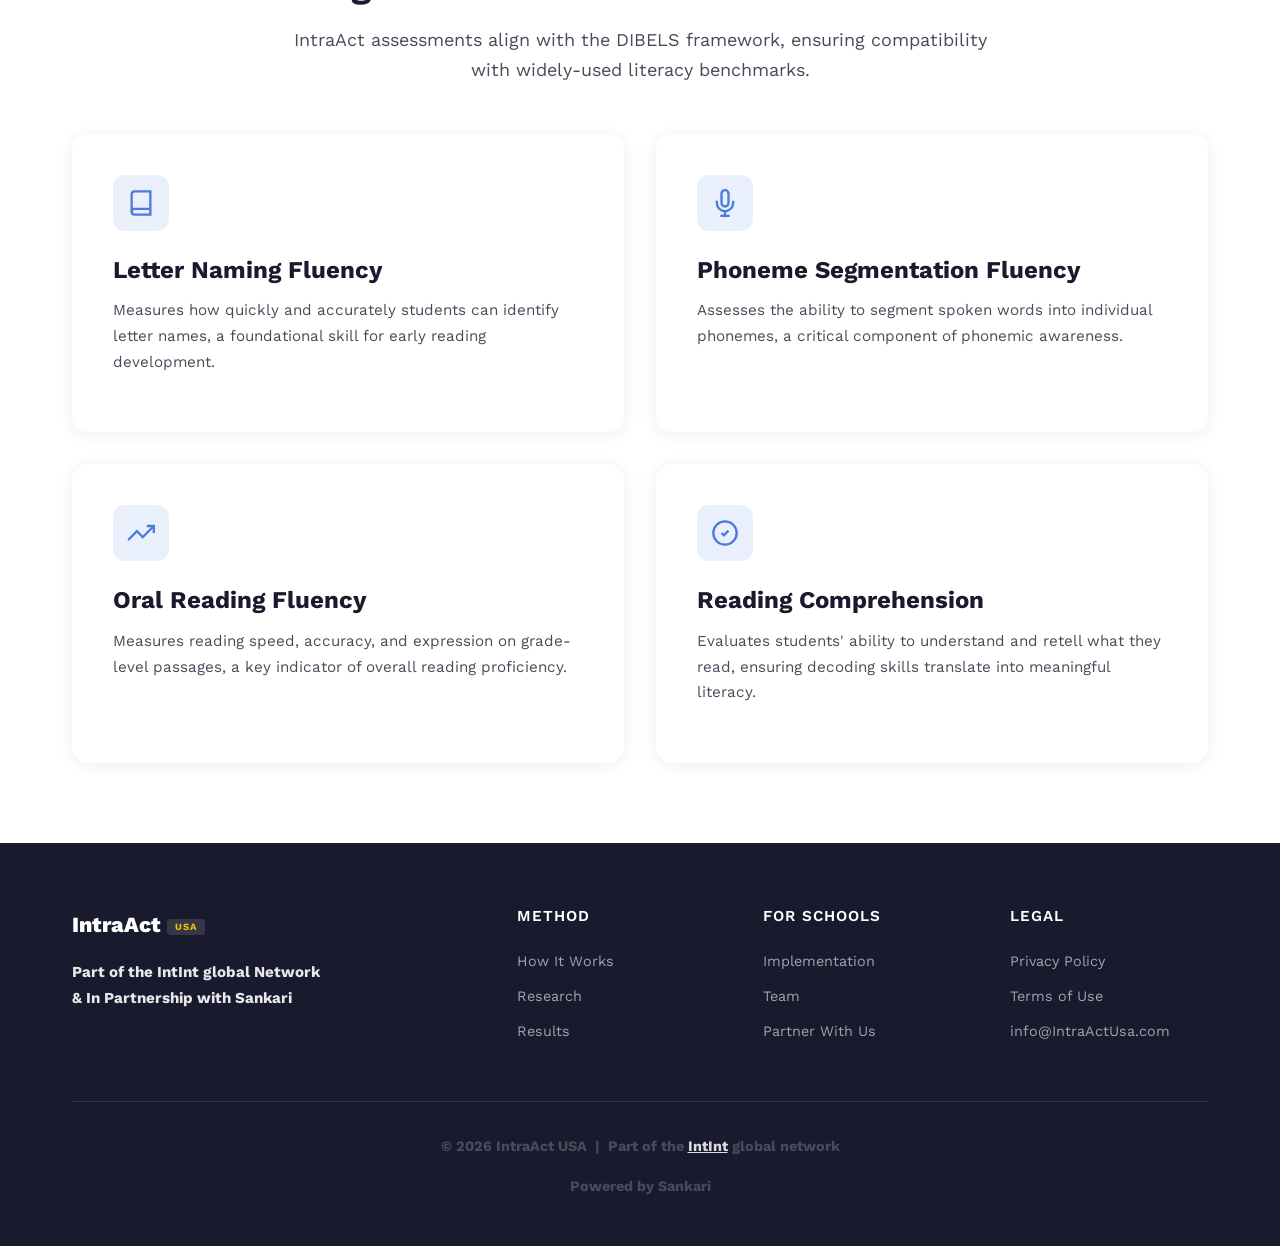
==== commit c69516b4: "Switch body font to Work Sans and restore brighter yellow #F0C300 Font: Inter -> Work Sans in the Go" ====
--- a/assessment.html
+++ b/assessment.html
@@ -8,8 +8,8 @@
   <link rel="icon" type="image/svg+xml" href="favicon.svg">
   <link rel="preconnect" href="https://fonts.googleapis.com">
   <link rel="preconnect" href="https://fonts.gstatic.com" crossorigin>
-  <link href="https://fonts.googleapis.com/css2?family=Inter:wght@400;500;600;700;800&display=swap" rel="stylesheet">
-  <link rel="stylesheet" href="css/style.css?v=21">
+  <link href="https://fonts.googleapis.com/css2?family=Work+Sans:wght@400;500;600;700;800&display=swap" rel="stylesheet">
+  <link rel="stylesheet" href="css/style.css?v=22">
 </head>
 <body>
 
--- a/css/style.css
+++ b/css/style.css
@@ -6,8 +6,8 @@
 }
 
 :root {
-  --primary: #DCC629;
-  --primary-light: #E5D147;
+  --primary: #F0C300;
+  --primary-light: #F5CC19;
   --primary-dark: #1A1A2E;
   --accent: #4A7BDD;
   --accent-light: #EAF0FB;
@@ -34,7 +34,7 @@
 }
 
 body {
-  font-family: 'Inter', -apple-system, BlinkMacSystemFont, 'Segoe UI', Roboto, sans-serif;
+  font-family: 'Work Sans', -apple-system, BlinkMacSystemFont, 'Segoe UI', Roboto, sans-serif;
   color: var(--text);
   background: var(--bg);
   line-height: 1.7;
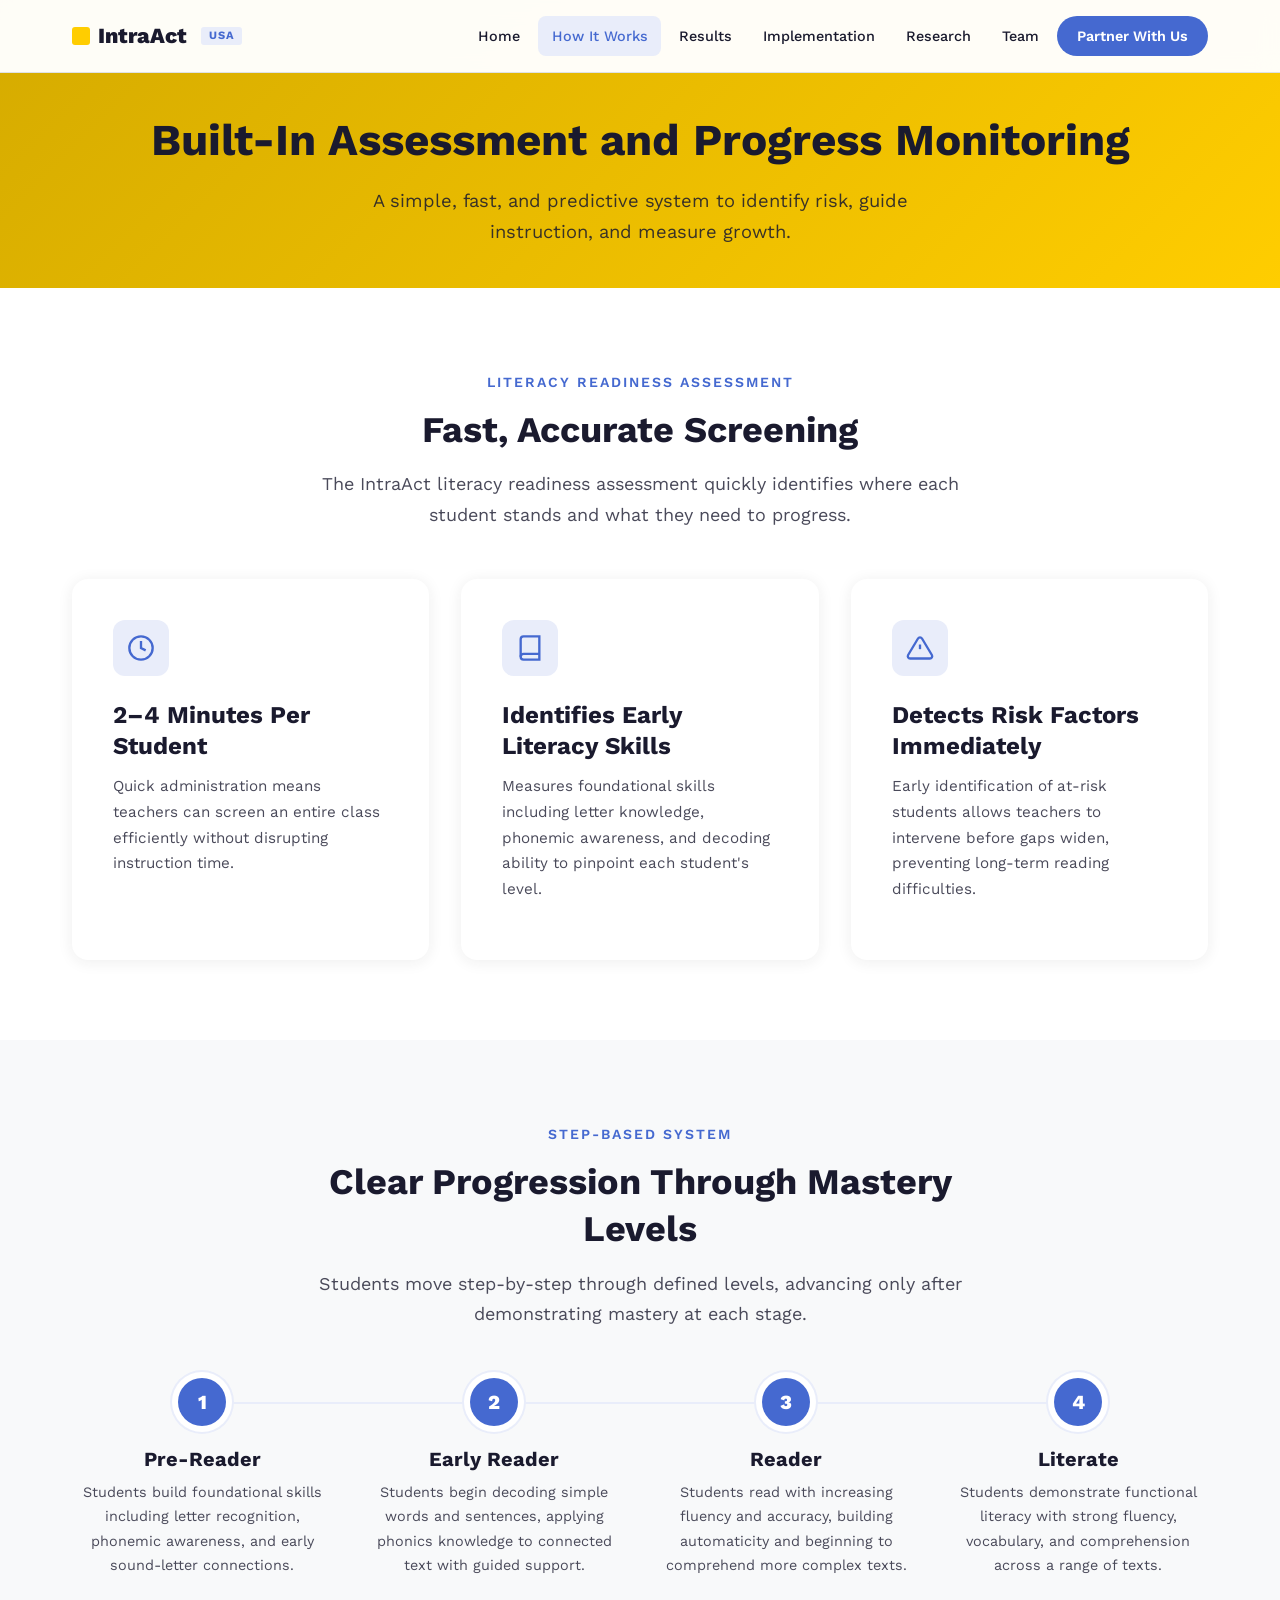
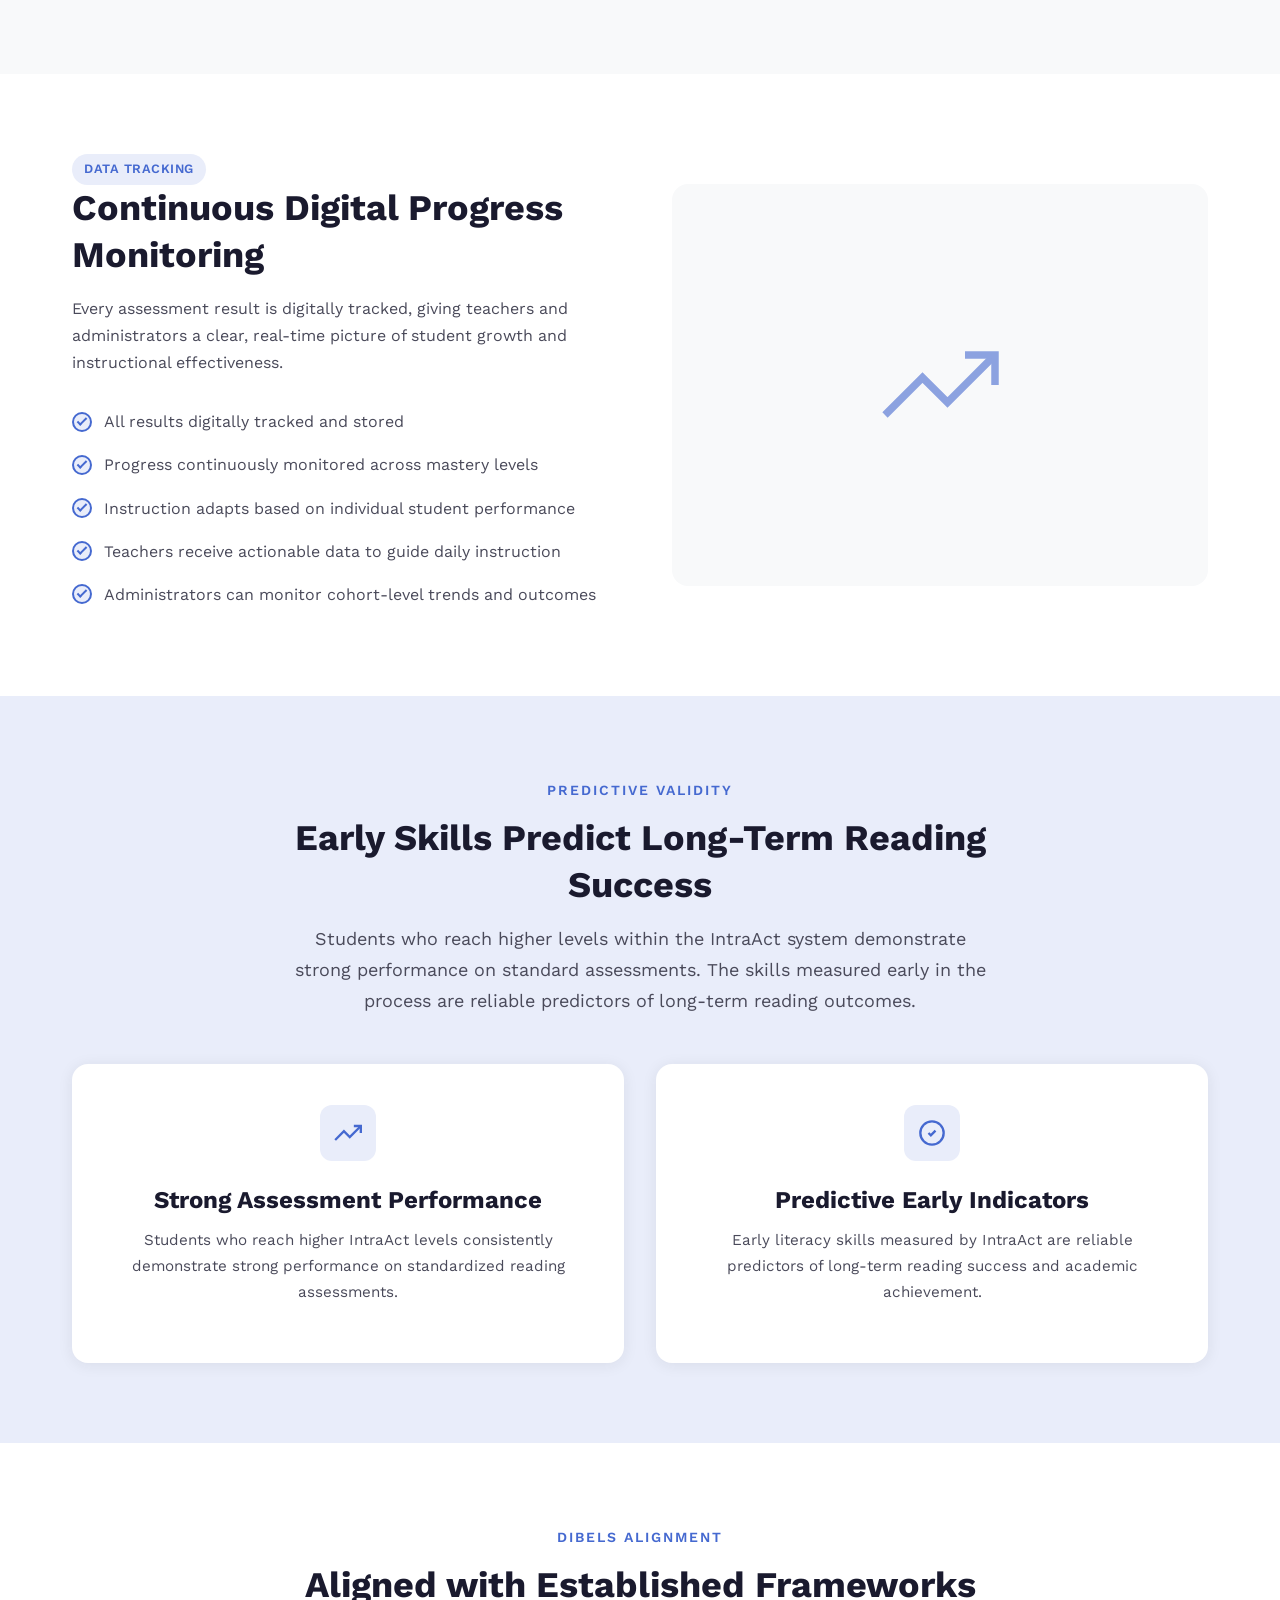
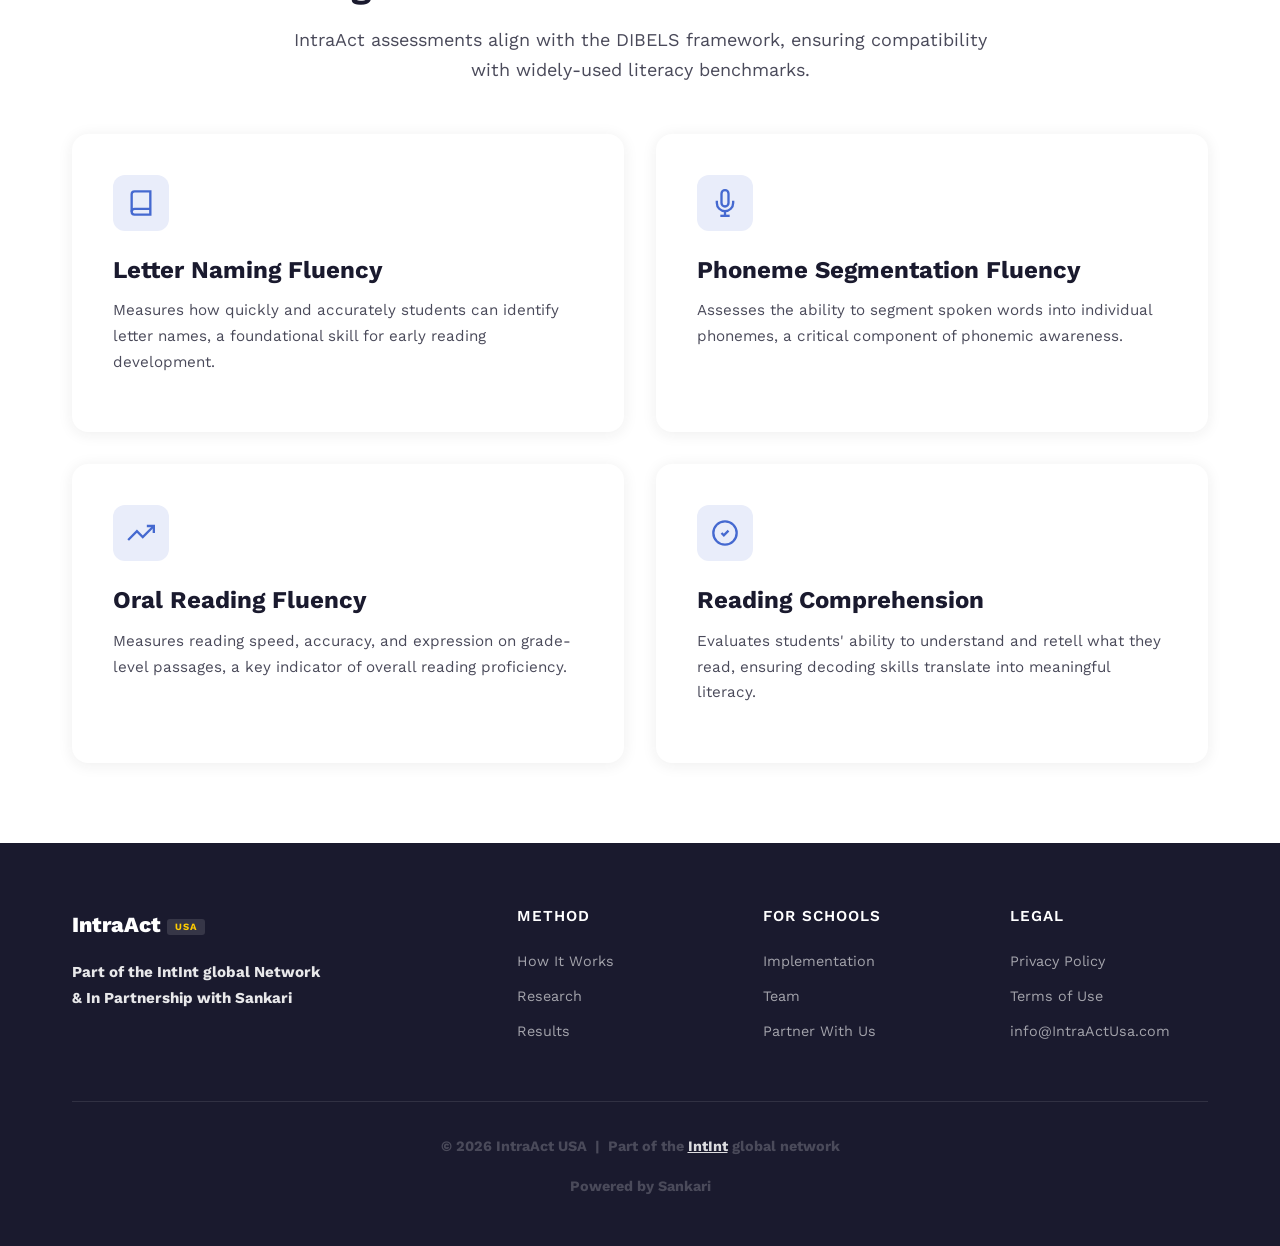
==== commit af322124: "Match palette to printed workbook: yellow #FFCD00, blue #4569D0, red #E2261C Yellow --primary to pro" ====
--- a/assessment.html
+++ b/assessment.html
@@ -9,7 +9,7 @@
   <link rel="preconnect" href="https://fonts.googleapis.com">
   <link rel="preconnect" href="https://fonts.gstatic.com" crossorigin>
   <link href="https://fonts.googleapis.com/css2?family=Work+Sans:wght@400;500;600;700;800&display=swap" rel="stylesheet">
-  <link rel="stylesheet" href="css/style.css?v=22">
+  <link rel="stylesheet" href="css/style.css?v=23">
 </head>
 <body>
 
--- a/css/style.css
+++ b/css/style.css
@@ -6,17 +6,17 @@
 }
 
 :root {
-  --primary: #F0C300;
-  --primary-light: #F5CC19;
+  --primary: #FFCD00;
+  --primary-light: #FFD633;
   --primary-dark: #1A1A2E;
-  --accent: #4A7BDD;
-  --accent-light: #EAF0FB;
-  --accent-warm: #DC4515;
+  --accent: #4569D0;
+  --accent-light: #E9EDFA;
+  --accent-warm: #E2261C;
   --text: #1A1A2E;
   --text-light: #4A4A5A;
   --bg: #FFFFFF;
   --bg-light: #F8F9FA;
-  --bg-blue: #EAF0FB;
+  --bg-blue: #E9EDFA;
   --border: #DEE2E6;
   --success: #27AE60;
   --white: #FFFFFF;
@@ -48,7 +48,7 @@
 }
 
 a:hover {
-  color: #2E5A85;
+  color: #324B96;
 }
 
 img {
@@ -249,7 +249,7 @@
 /* === HERO === */
 .hero {
   padding: 8rem 0 3.5rem;
-  background: linear-gradient(135deg, #C9A300 0%, var(--primary) 50%, var(--primary-light) 100%);
+  background: linear-gradient(135deg, #D5AB00 0%, var(--primary) 50%, var(--primary-light) 100%);
   color: var(--white);
   position: relative;
   overflow: hidden;
@@ -363,7 +363,7 @@
 /* === PAGE HERO (for inner pages) === */
 .page-hero {
   padding: 7rem 0 2.5rem;
-  background: linear-gradient(135deg, #C9A300 0%, var(--primary) 100%);
+  background: linear-gradient(135deg, #D5AB00 0%, var(--primary) 100%);
   color: var(--white);
   text-align: center;
 }
@@ -404,10 +404,10 @@
 }
 
 .btn--primary:hover {
-  background: #2E5A85;
+  background: #324B96;
   color: var(--white);
   transform: translateY(-2px);
-  box-shadow: 0 4px 20px rgba(61,111,160,0.4);
+  box-shadow: 0 4px 20px rgba(69,105,208,0.4);
 }
 
 .btn--secondary {
@@ -762,7 +762,7 @@
 .cta {
   text-align: center;
   padding: 5rem 0;
-  background: linear-gradient(135deg, #C9A300, var(--primary));
+  background: linear-gradient(135deg, #D5AB00, var(--primary));
   color: var(--white);
 }
 
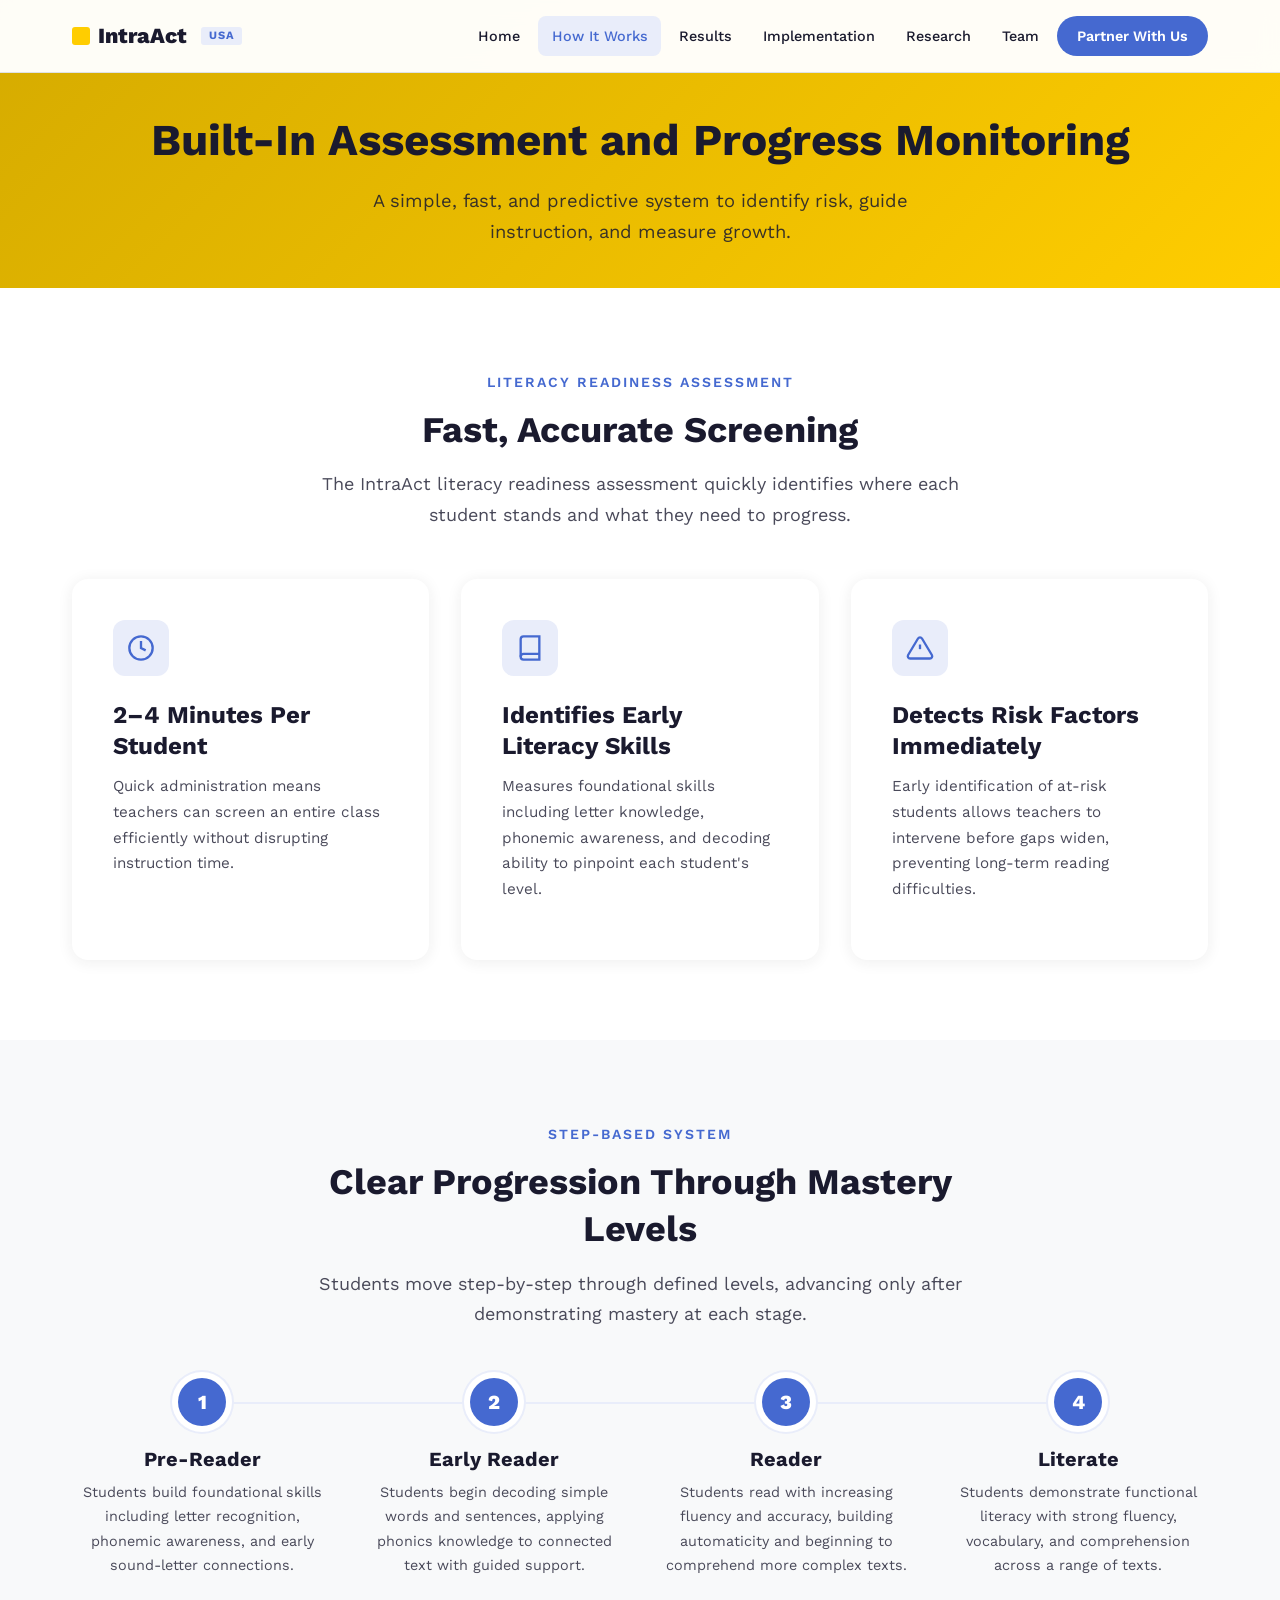
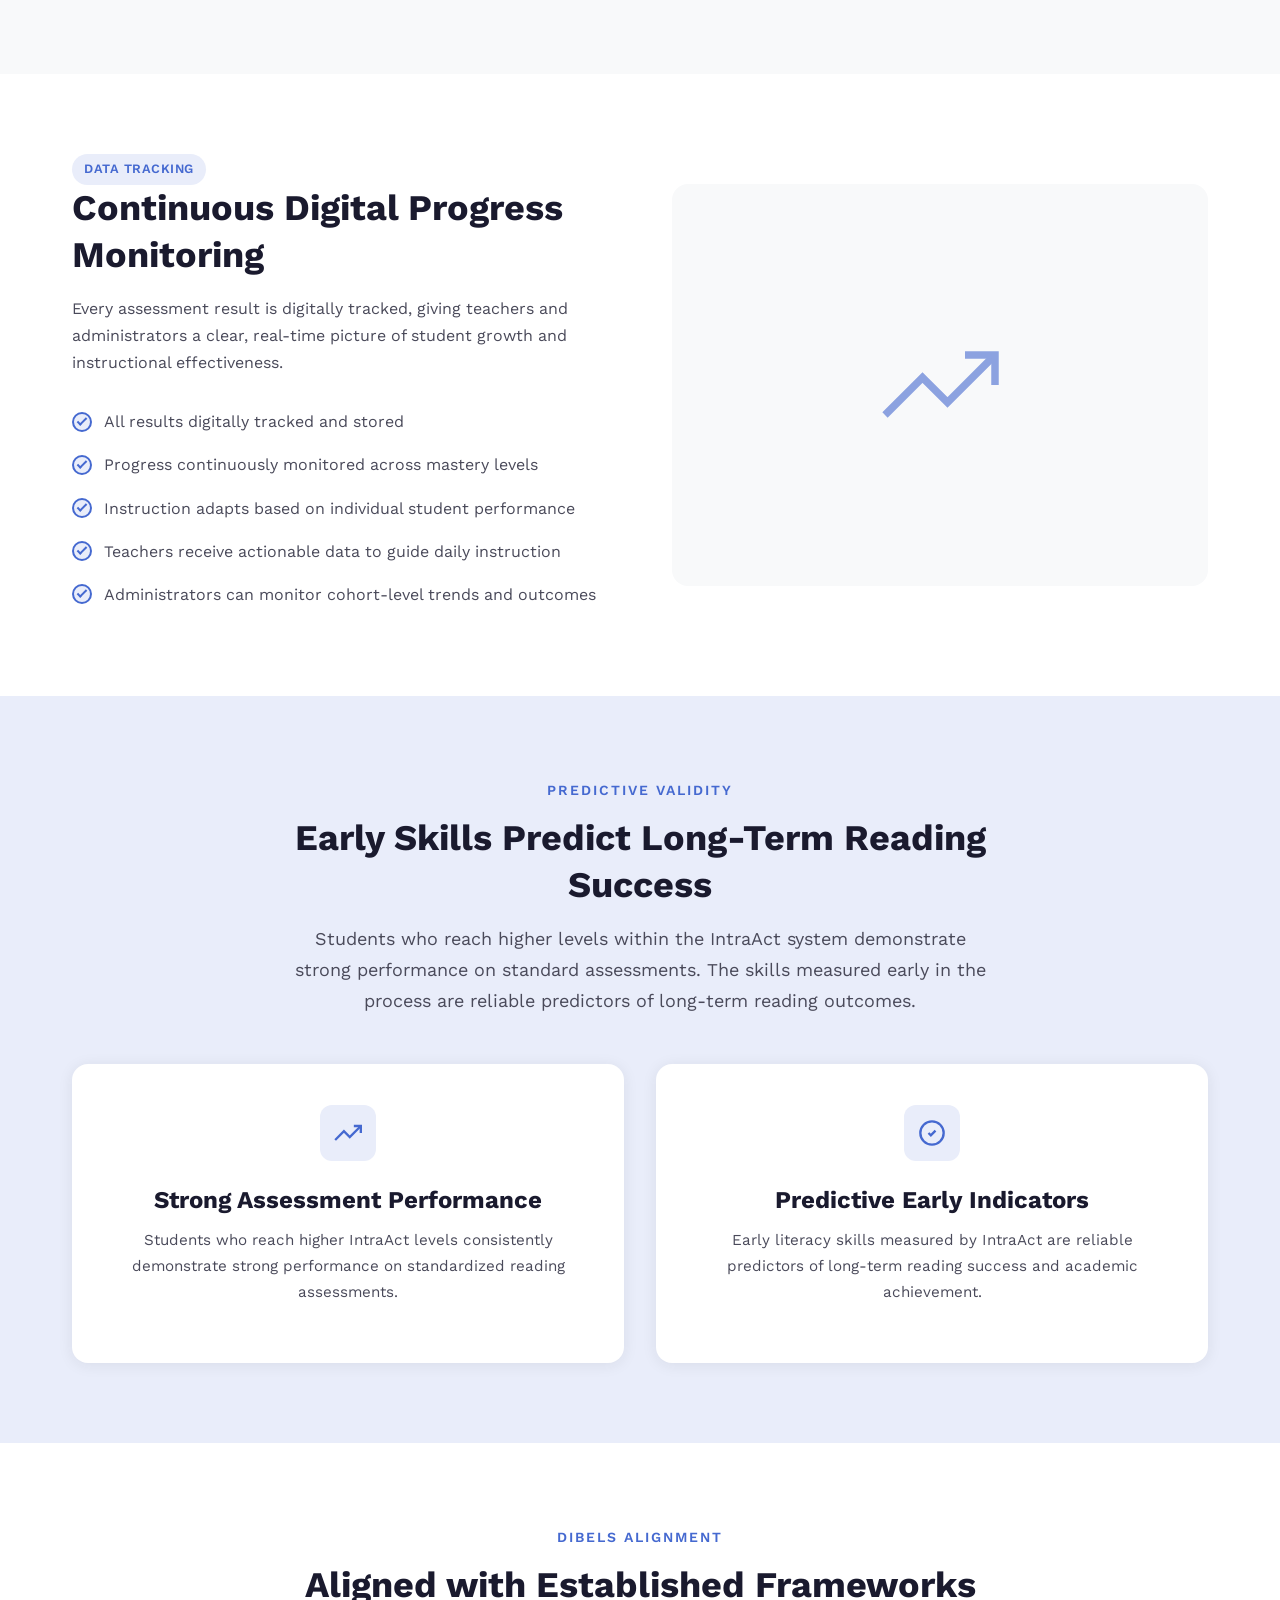
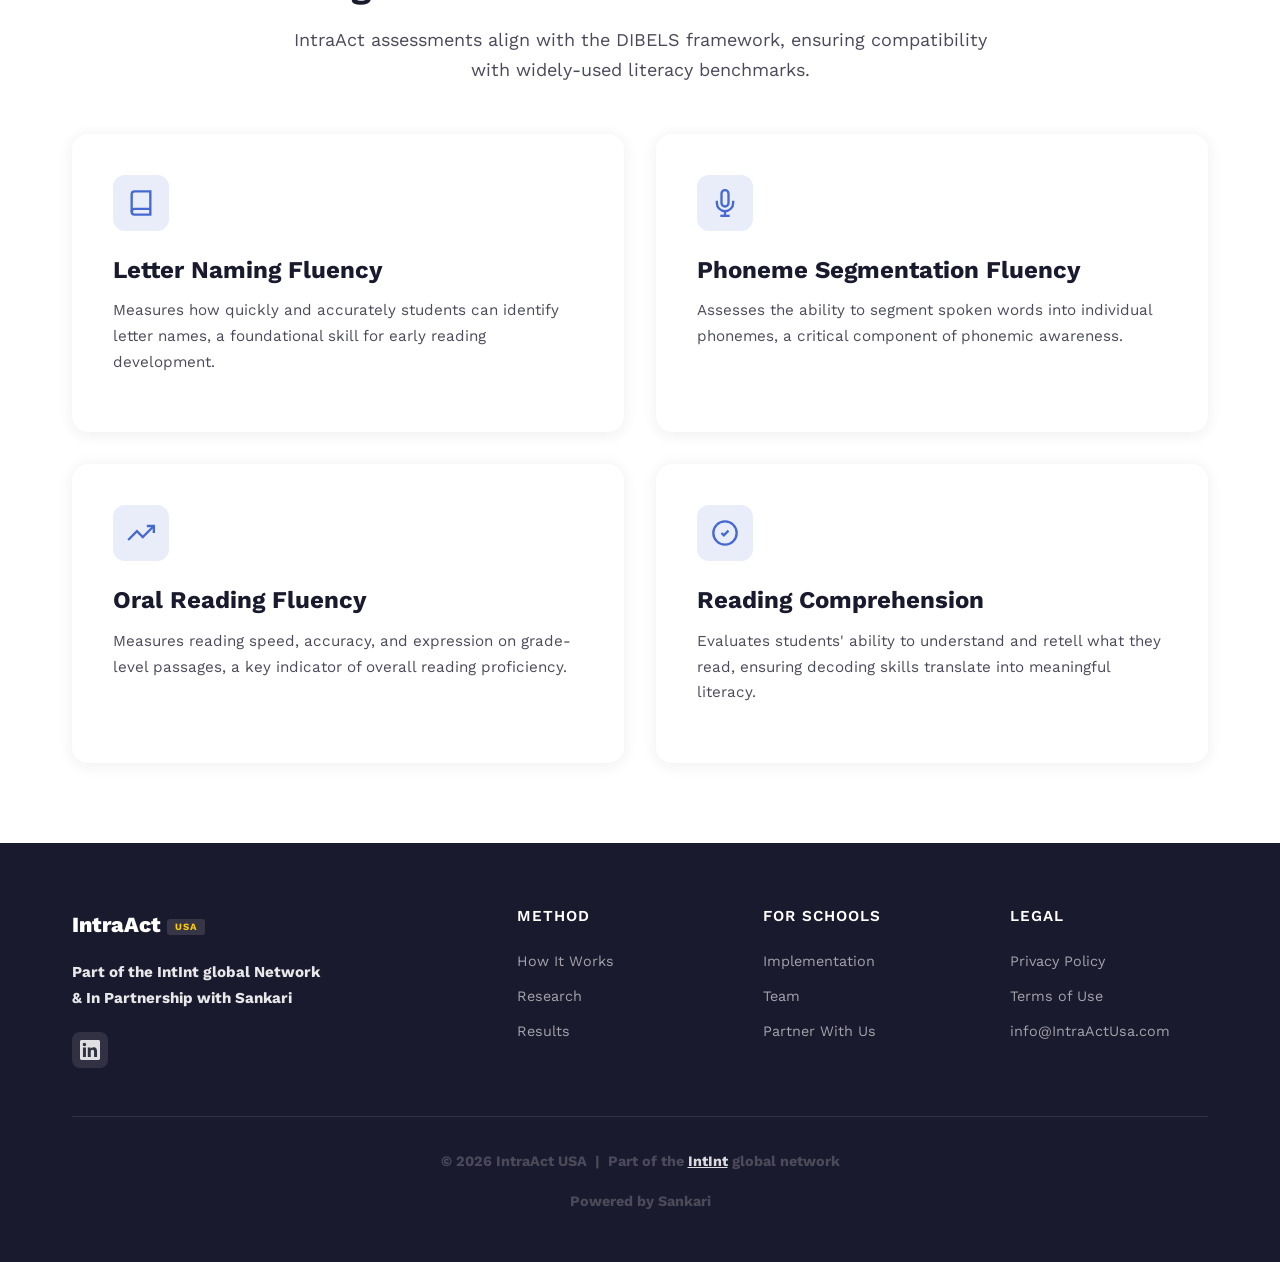
==== commit 5512fb68: "Add LinkedIn footer icon on all pages; refresh favicon to workbook palette Co-Authored-By: Claude Fa" ====
--- a/assessment.html
+++ b/assessment.html
@@ -9,7 +9,7 @@
   <link rel="preconnect" href="https://fonts.googleapis.com">
   <link rel="preconnect" href="https://fonts.gstatic.com" crossorigin>
   <link href="https://fonts.googleapis.com/css2?family=Work+Sans:wght@400;500;600;700;800&display=swap" rel="stylesheet">
-  <link rel="stylesheet" href="css/style.css?v=23">
+  <link rel="stylesheet" href="css/style.css?v=24">
 </head>
 <body>
 
@@ -207,6 +207,9 @@
         <div>
           <div class="footer__brand">IntraAct<span class="nav__logo-usa" style="font-size:0.6rem;">USA</span></div>
           <p class="footer__desc"><span>Part of the IntInt global Network</span><span>&amp; In Partnership with Sankari</span></p>
+          <div class="footer__social">
+            <a href="https://www.linkedin.com/company/intraactusa/" target="_blank" rel="noopener" aria-label="IntraAct USA on LinkedIn"><svg viewBox="0 0 24 24" width="20" height="20" fill="currentColor" aria-hidden="true"><path d="M20.447 20.452h-3.554v-5.569c0-1.328-.027-3.037-1.852-3.037-1.853 0-2.136 1.445-2.136 2.939v5.667H9.351V9h3.414v1.561h.046c.477-.9 1.637-1.85 3.37-1.85 3.601 0 4.267 2.37 4.267 5.455v6.286zM5.337 7.433c-1.144 0-2.063-.926-2.063-2.065 0-1.138.92-2.063 2.063-2.063 1.14 0 2.064.925 2.064 2.063 0 1.139-.925 2.065-2.064 2.065zm1.782 13.019H3.555V9h3.564v11.452zM22.225 0H1.771C.792 0 0 .774 0 1.729v20.542C0 23.227.792 24 1.771 24h20.451C23.2 24 24 23.227 24 22.271V1.729C24 .774 23.2 0 22.225 0z"/></svg></a>
+          </div>
         </div>
         <div>
           <h4>Method</h4>
--- a/css/style.css
+++ b/css/style.css
@@ -823,6 +823,29 @@
   display: block;
 }
 
+.footer__social {
+  margin-top: 1.25rem;
+  display: flex;
+  gap: 0.75rem;
+}
+
+.footer__social a {
+  display: inline-flex;
+  align-items: center;
+  justify-content: center;
+  width: 36px;
+  height: 36px;
+  border-radius: var(--radius);
+  background: rgba(255,255,255,0.1);
+  color: rgba(255,255,255,0.85);
+  transition: var(--transition);
+}
+
+.footer__social a:hover {
+  background: var(--primary);
+  color: var(--primary-dark);
+}
+
 .footer h4 {
   color: var(--white);
   font-size: 0.95rem;
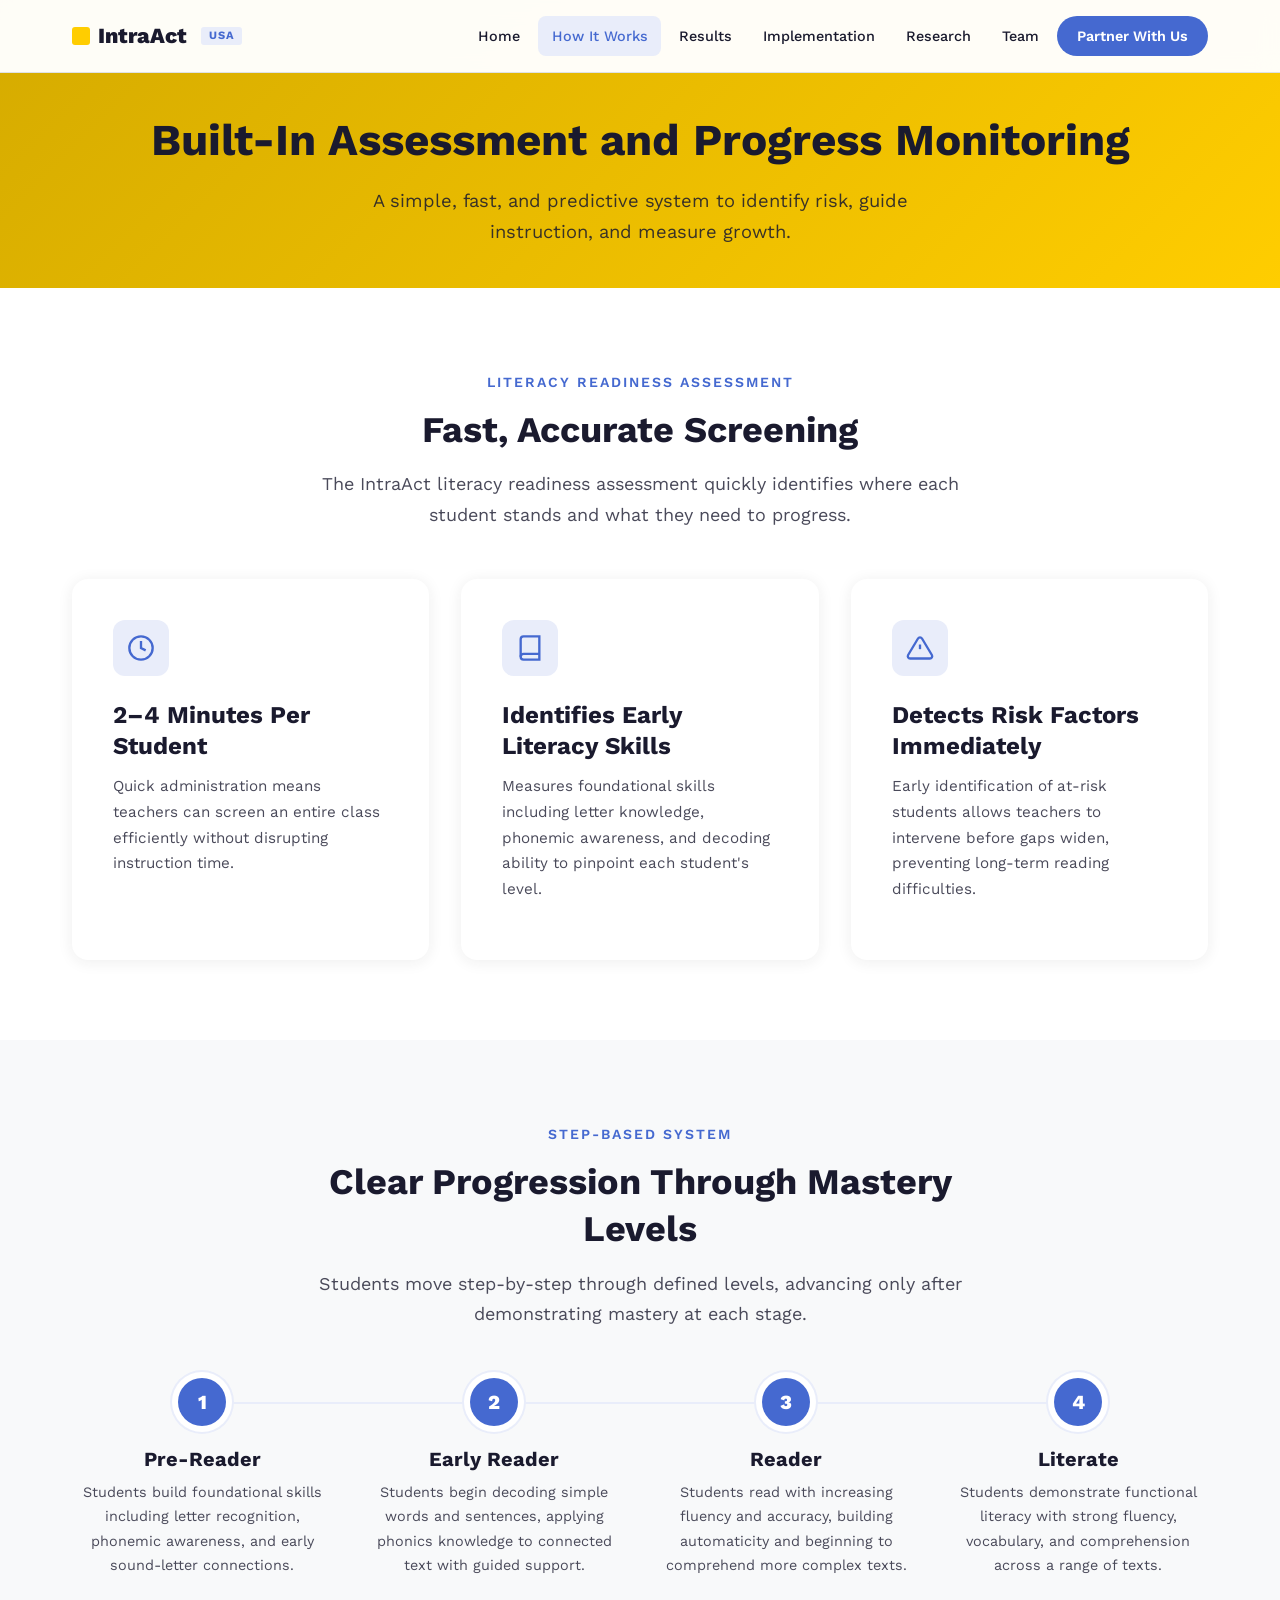
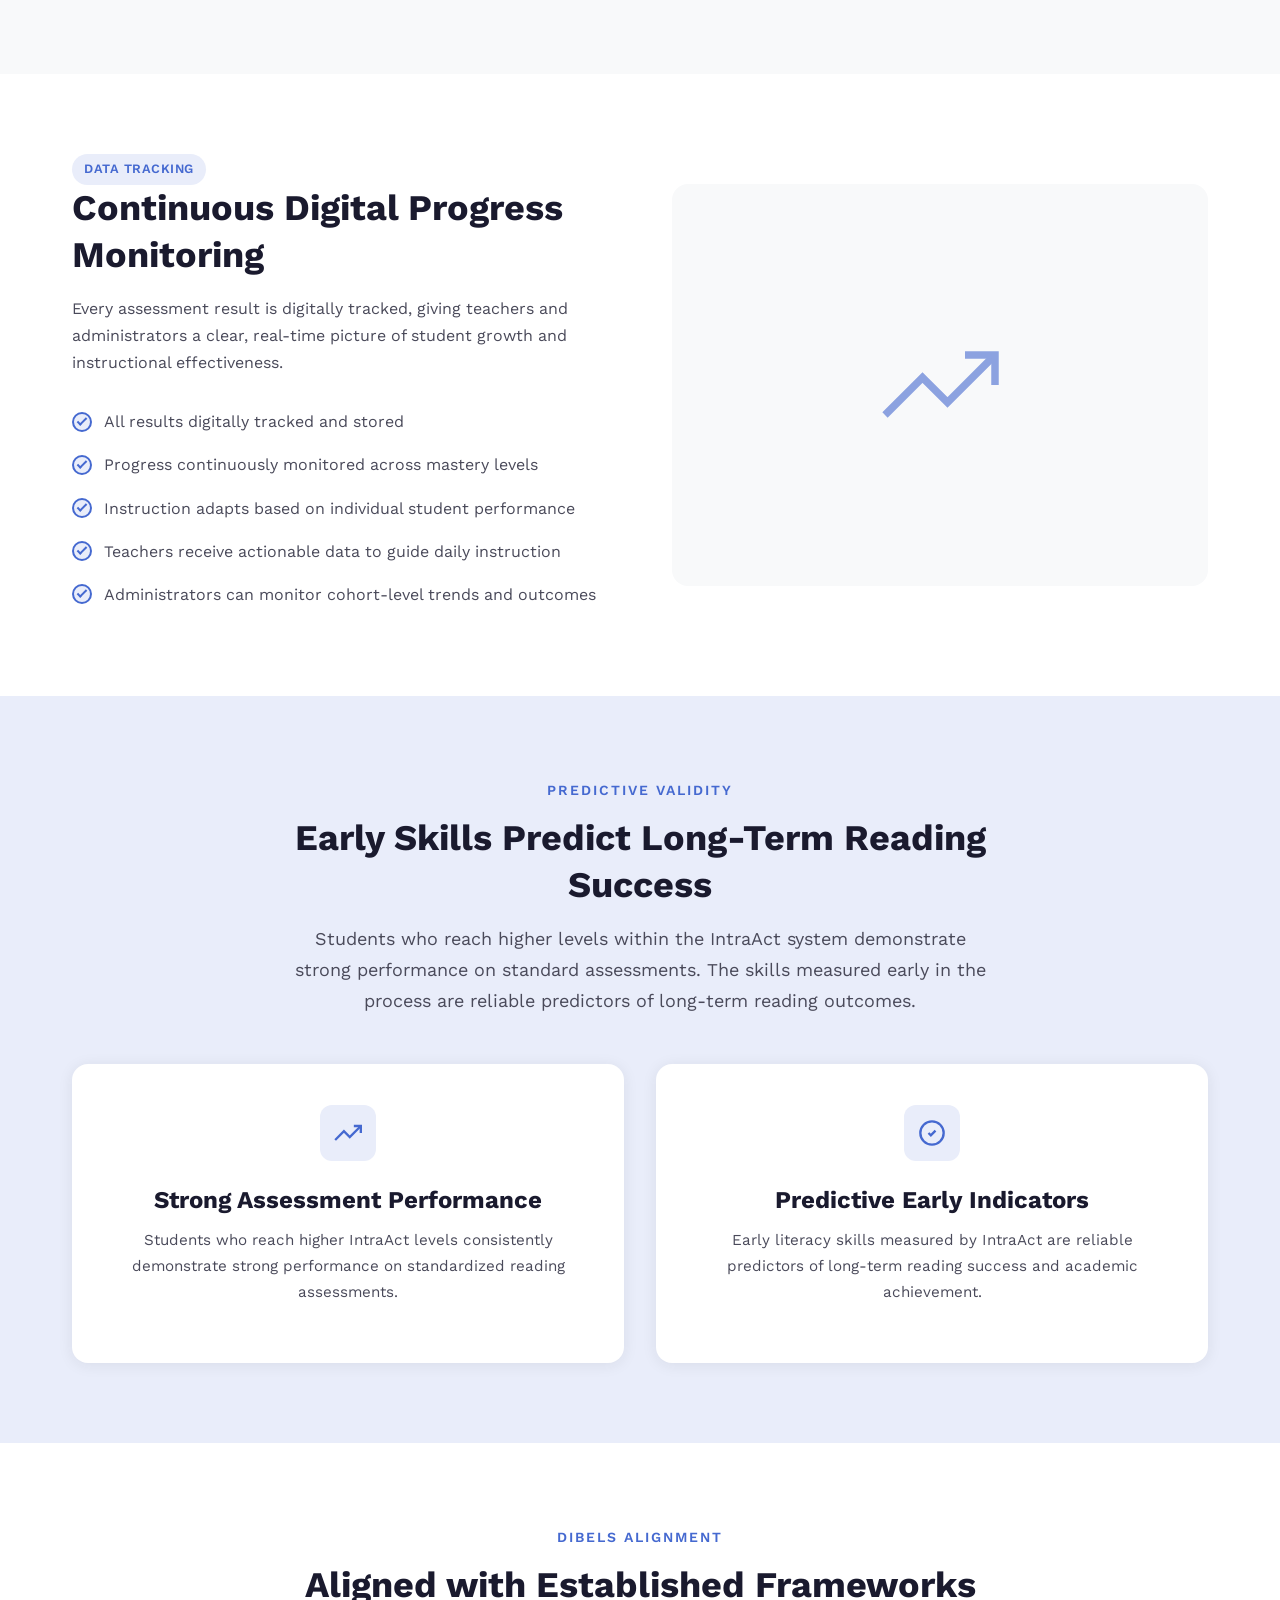
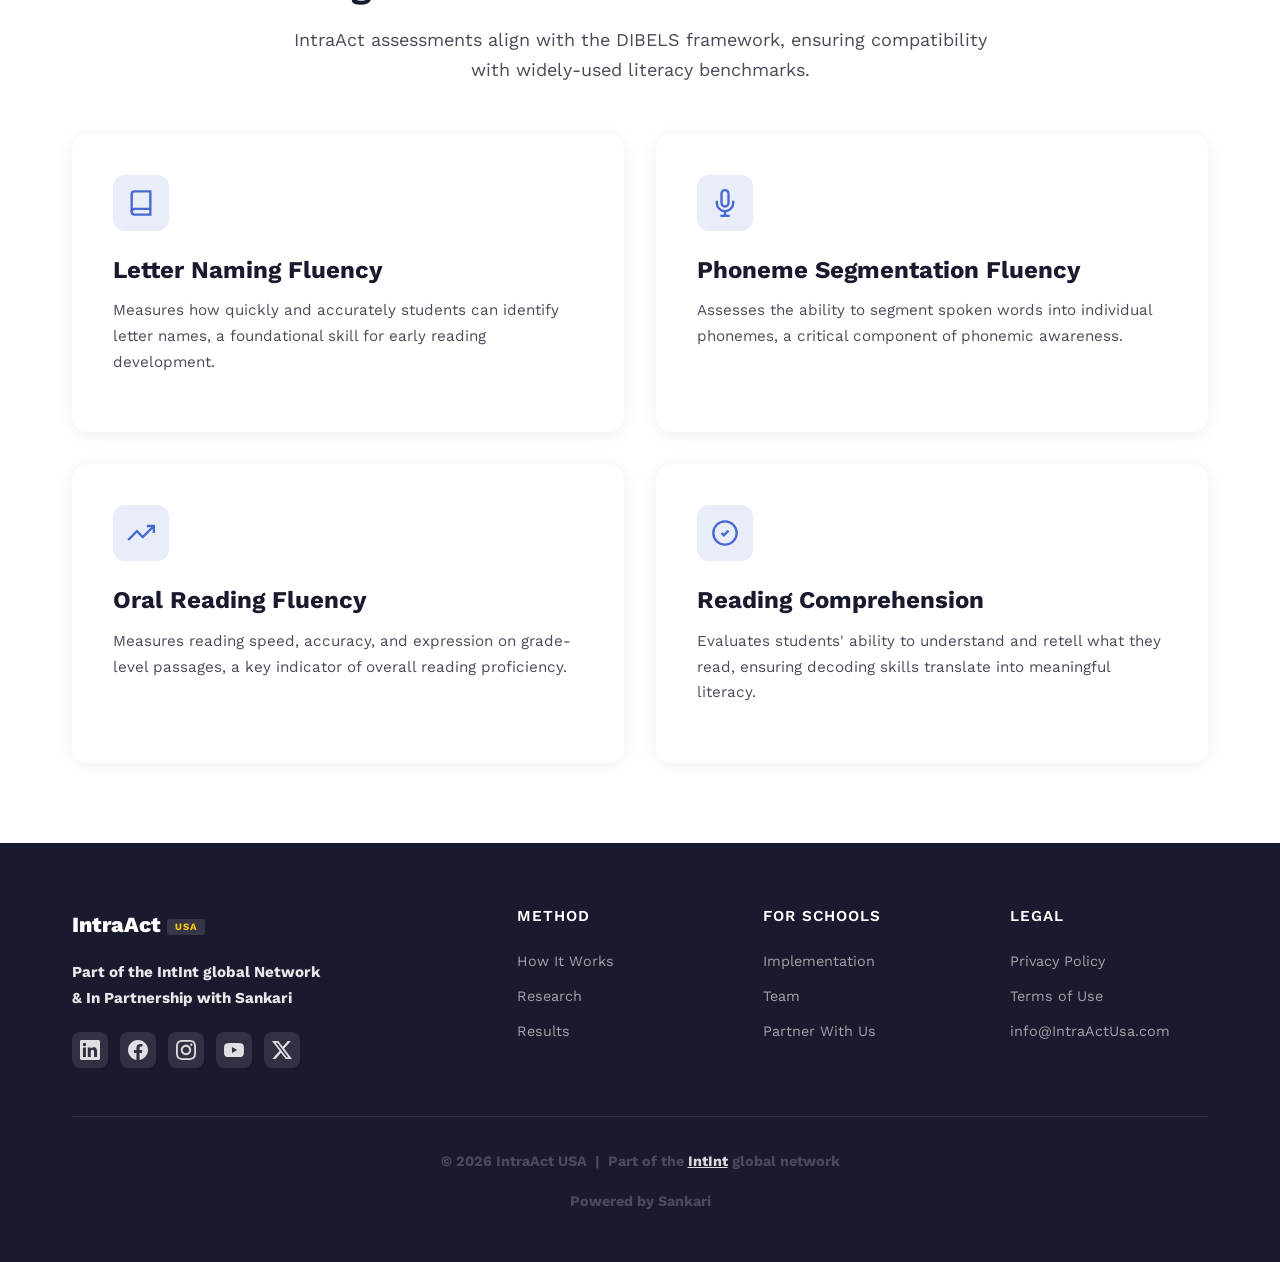
==== commit 9806b7a9: "Add Facebook, Instagram, YouTube, and X icons to footer social links Co-Authored-By: Claude Fable 5 " ====
--- a/assessment.html
+++ b/assessment.html
@@ -9,7 +9,7 @@
   <link rel="preconnect" href="https://fonts.googleapis.com">
   <link rel="preconnect" href="https://fonts.gstatic.com" crossorigin>
   <link href="https://fonts.googleapis.com/css2?family=Work+Sans:wght@400;500;600;700;800&display=swap" rel="stylesheet">
-  <link rel="stylesheet" href="css/style.css?v=24">
+  <link rel="stylesheet" href="css/style.css?v=25">
 </head>
 <body>
 
@@ -209,6 +209,10 @@
           <p class="footer__desc"><span>Part of the IntInt global Network</span><span>&amp; In Partnership with Sankari</span></p>
           <div class="footer__social">
             <a href="https://www.linkedin.com/company/intraactusa/" target="_blank" rel="noopener" aria-label="IntraAct USA on LinkedIn"><svg viewBox="0 0 24 24" width="20" height="20" fill="currentColor" aria-hidden="true"><path d="M20.447 20.452h-3.554v-5.569c0-1.328-.027-3.037-1.852-3.037-1.853 0-2.136 1.445-2.136 2.939v5.667H9.351V9h3.414v1.561h.046c.477-.9 1.637-1.85 3.37-1.85 3.601 0 4.267 2.37 4.267 5.455v6.286zM5.337 7.433c-1.144 0-2.063-.926-2.063-2.065 0-1.138.92-2.063 2.063-2.063 1.14 0 2.064.925 2.064 2.063 0 1.139-.925 2.065-2.064 2.065zm1.782 13.019H3.555V9h3.564v11.452zM22.225 0H1.771C.792 0 0 .774 0 1.729v20.542C0 23.227.792 24 1.771 24h20.451C23.2 24 24 23.227 24 22.271V1.729C24 .774 23.2 0 22.225 0z"/></svg></a>
+            <a href="https://www.facebook.com/intraactusa" target="_blank" rel="noopener" aria-label="IntraAct USA on Facebook"><svg viewBox="0 0 24 24" width="20" height="20" fill="currentColor" aria-hidden="true"><path d="M24 12.073c0-6.627-5.373-12-12-12s-12 5.373-12 12c0 5.99 4.388 10.954 10.125 11.854v-8.385H7.078v-3.47h3.047V9.43c0-3.007 1.792-4.669 4.533-4.669 1.312 0 2.686.235 2.686.235v2.953H15.83c-1.491 0-1.956.925-1.956 1.874v2.25h3.328l-.532 3.47h-2.796v8.385C19.612 23.027 24 18.062 24 12.073z"/></svg></a>
+            <a href="https://www.instagram.com/intraactusa/" target="_blank" rel="noopener" aria-label="IntraAct USA on Instagram"><svg viewBox="0 0 24 24" width="20" height="20" fill="currentColor" aria-hidden="true"><path d="M12 2.163c3.204 0 3.584.012 4.85.07 3.252.148 4.771 1.691 4.919 4.919.058 1.265.069 1.645.069 4.849 0 3.205-.012 3.584-.069 4.849-.149 3.225-1.664 4.771-4.919 4.919-1.266.058-1.644.07-4.85.07-3.204 0-3.584-.012-4.849-.07-3.26-.149-4.771-1.699-4.919-4.92-.058-1.265-.07-1.644-.07-4.849 0-3.204.013-3.583.07-4.849.149-3.227 1.664-4.771 4.919-4.919 1.266-.057 1.645-.069 4.849-.069zm0-2.163c-3.259 0-3.667.014-4.947.072-4.358.2-6.78 2.618-6.98 6.98-.059 1.281-.073 1.689-.073 4.948 0 3.259.014 3.668.072 4.948.2 4.358 2.618 6.78 6.98 6.98 1.281.058 1.689.072 4.948.072 3.259 0 3.668-.014 4.948-.072 4.354-.2 6.782-2.618 6.979-6.98.059-1.28.073-1.689.073-4.948 0-3.259-.014-3.667-.072-4.947-.196-4.354-2.617-6.78-6.979-6.98-1.281-.059-1.69-.073-4.949-.073zm0 5.838c-3.403 0-6.162 2.759-6.162 6.162s2.759 6.163 6.162 6.163 6.162-2.759 6.162-6.163c0-3.403-2.759-6.162-6.162-6.162zm0 10.162c-2.209 0-4-1.79-4-4 0-2.209 1.791-4 4-4s4 1.791 4 4c0 2.21-1.791 4-4 4zm6.406-11.845c-.796 0-1.441.645-1.441 1.44s.645 1.44 1.441 1.44c.795 0 1.439-.645 1.439-1.44s-.644-1.44-1.439-1.44z"/></svg></a>
+            <a href="https://www.youtube.com/@intraactusa" target="_blank" rel="noopener" aria-label="IntraAct USA on YouTube"><svg viewBox="0 0 24 24" width="20" height="20" fill="currentColor" aria-hidden="true"><path d="M23.498 6.186a3.016 3.016 0 0 0-2.122-2.136C19.505 3.545 12 3.545 12 3.545s-7.505 0-9.377.505A3.017 3.017 0 0 0 .502 6.186C0 8.07 0 12 0 12s0 3.93.502 5.814a3.016 3.016 0 0 0 2.122 2.136c1.871.505 9.376.505 9.376.505s7.505 0 9.377-.505a3.015 3.015 0 0 0 2.122-2.136C24 15.93 24 12 24 12s0-3.93-.502-5.814zM9.545 15.568V8.432L15.818 12l-6.273 3.568z"/></svg></a>
+            <a href="https://x.com/intraactusa" target="_blank" rel="noopener" aria-label="IntraAct USA on X"><svg viewBox="0 0 24 24" width="20" height="20" fill="currentColor" aria-hidden="true"><path d="M18.901 1.153h3.68l-8.04 9.19L24 22.846h-7.406l-5.8-7.584-6.638 7.584H.474l8.6-9.83L0 1.154h7.594l5.243 6.932ZM17.61 20.644h2.039L6.486 3.24H4.298Z"/></svg></a>
           </div>
         </div>
         <div>
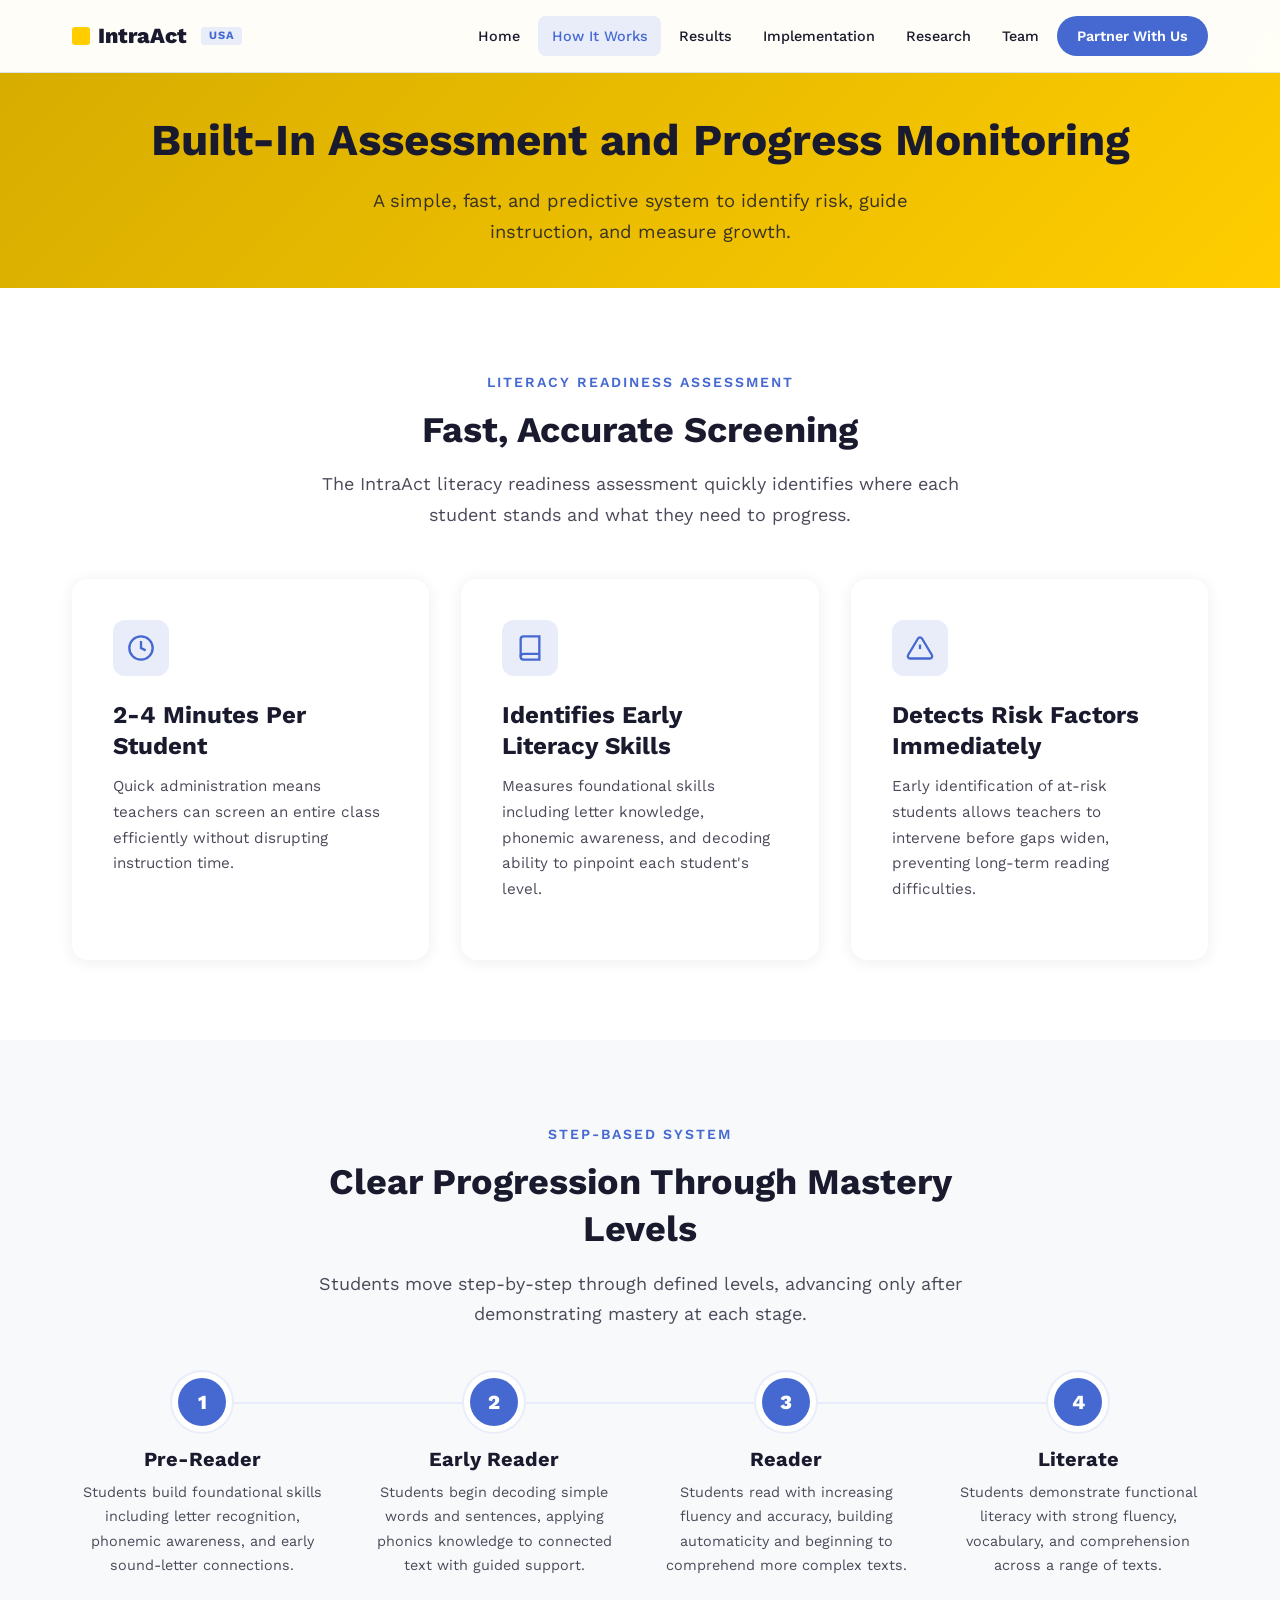
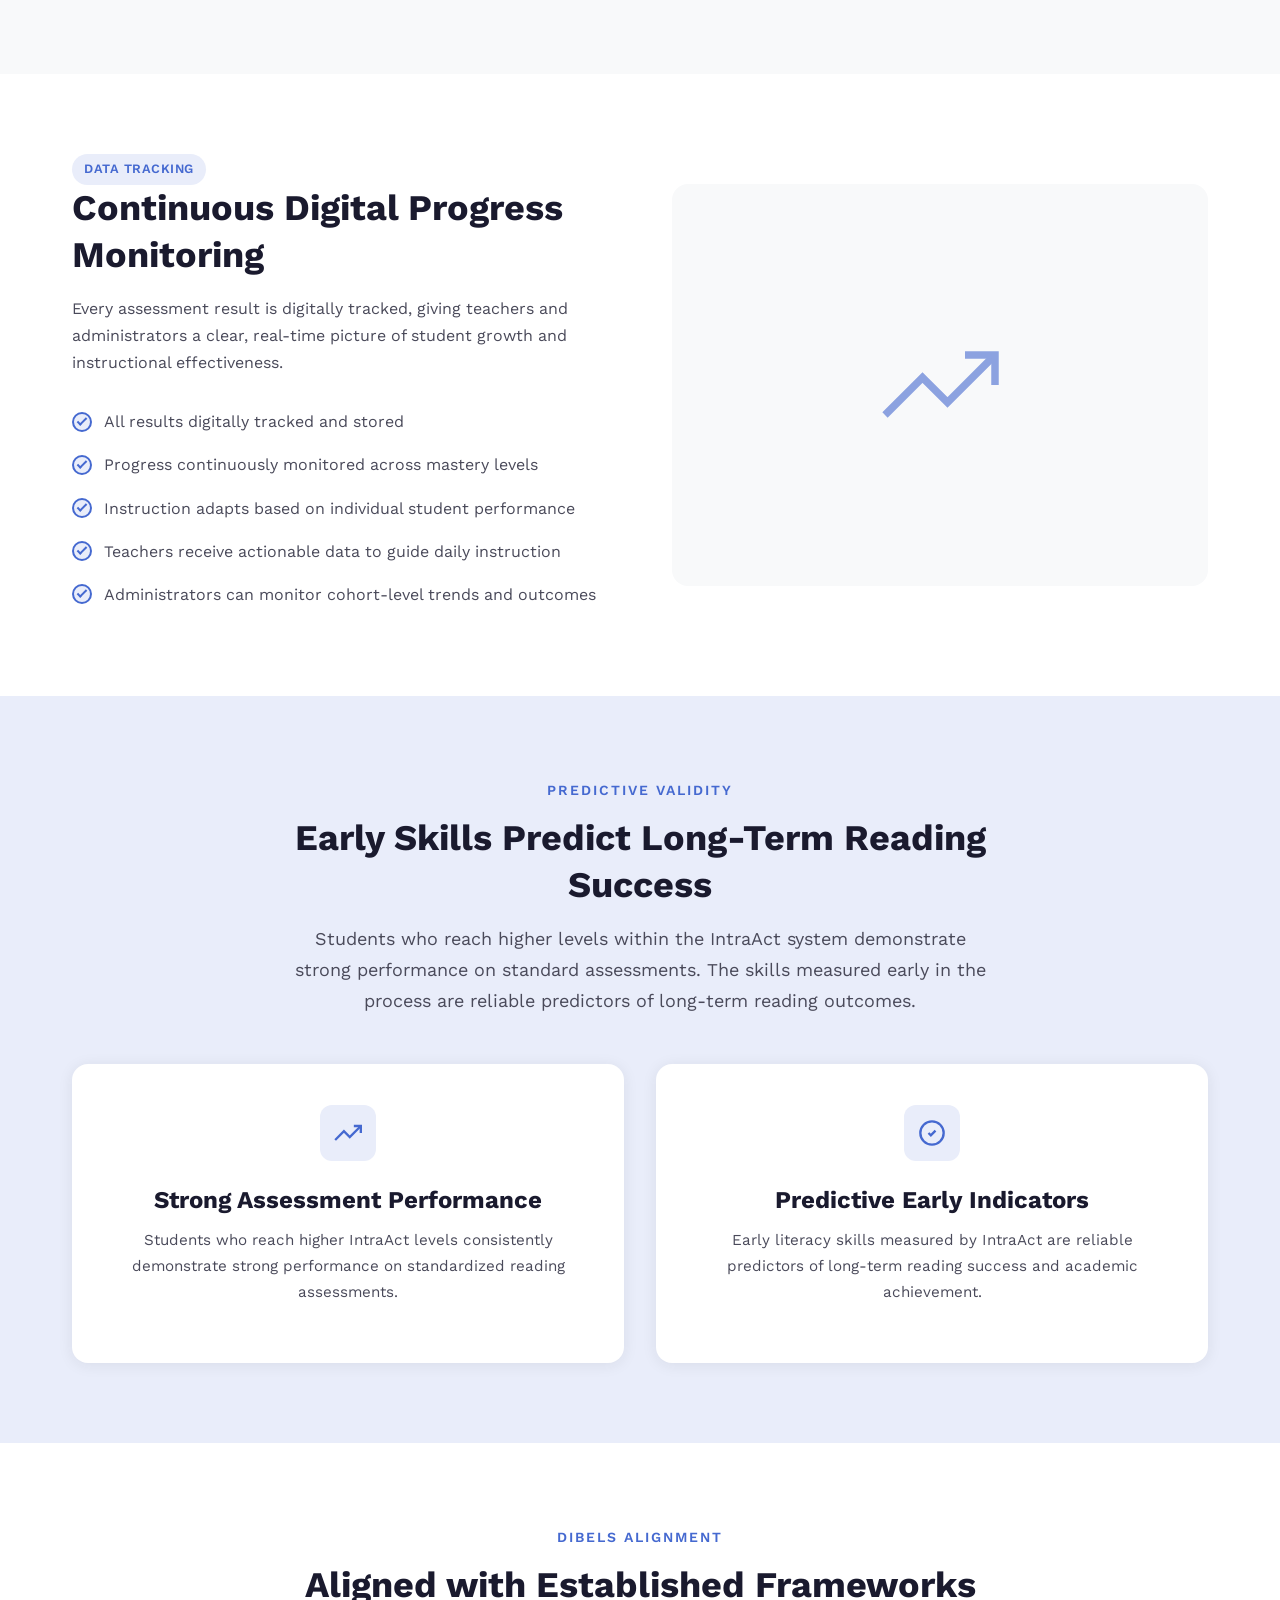
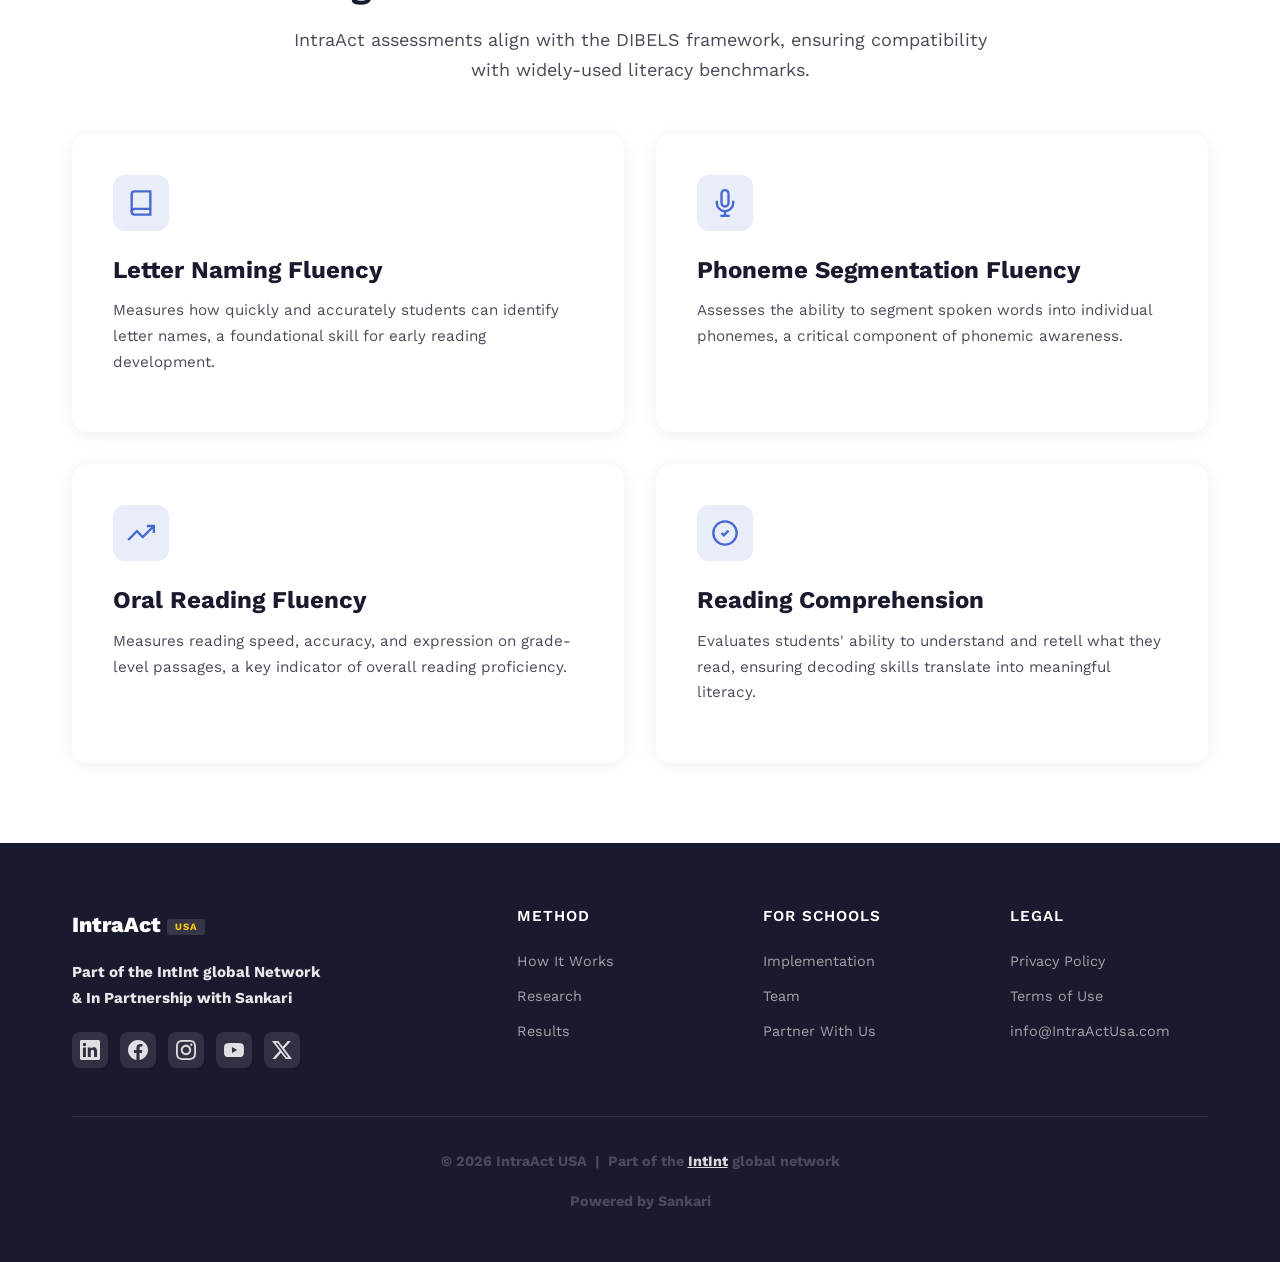
==== commit a59ee7a1: "Replace HTML-entity dashes with plain hyphens Co-Authored-By: Claude Fable 5 <noreply@anthropic.com>" ====
--- a/assessment.html
+++ b/assessment.html
@@ -3,7 +3,7 @@
 <head>
   <meta charset="UTF-8">
   <meta name="viewport" content="width=device-width, initial-scale=1.0">
-  <title>Assessment & Data — IntraAct</title>
+  <title>Assessment & Data - IntraAct</title>
   <meta name="description" content="A simple, fast, and predictive system to identify risk, guide instruction, and measure growth.">
   <link rel="icon" type="image/svg+xml" href="favicon.svg">
   <link rel="preconnect" href="https://fonts.googleapis.com">
@@ -53,7 +53,7 @@
           <div class="card__icon">
             <svg width="28" height="28" viewBox="0 0 24 24" fill="none" stroke="currentColor" stroke-width="2"><circle cx="12" cy="12" r="10"/><polyline points="12 6 12 12 16 14"/></svg>
           </div>
-          <h3>2&ndash;4 Minutes Per Student</h3>
+          <h3>2-4 Minutes Per Student</h3>
           <p>Quick administration means teachers can screen an entire class efficiently without disrupting instruction time.</p>
         </div>
         <div class="card animate delay-2">
